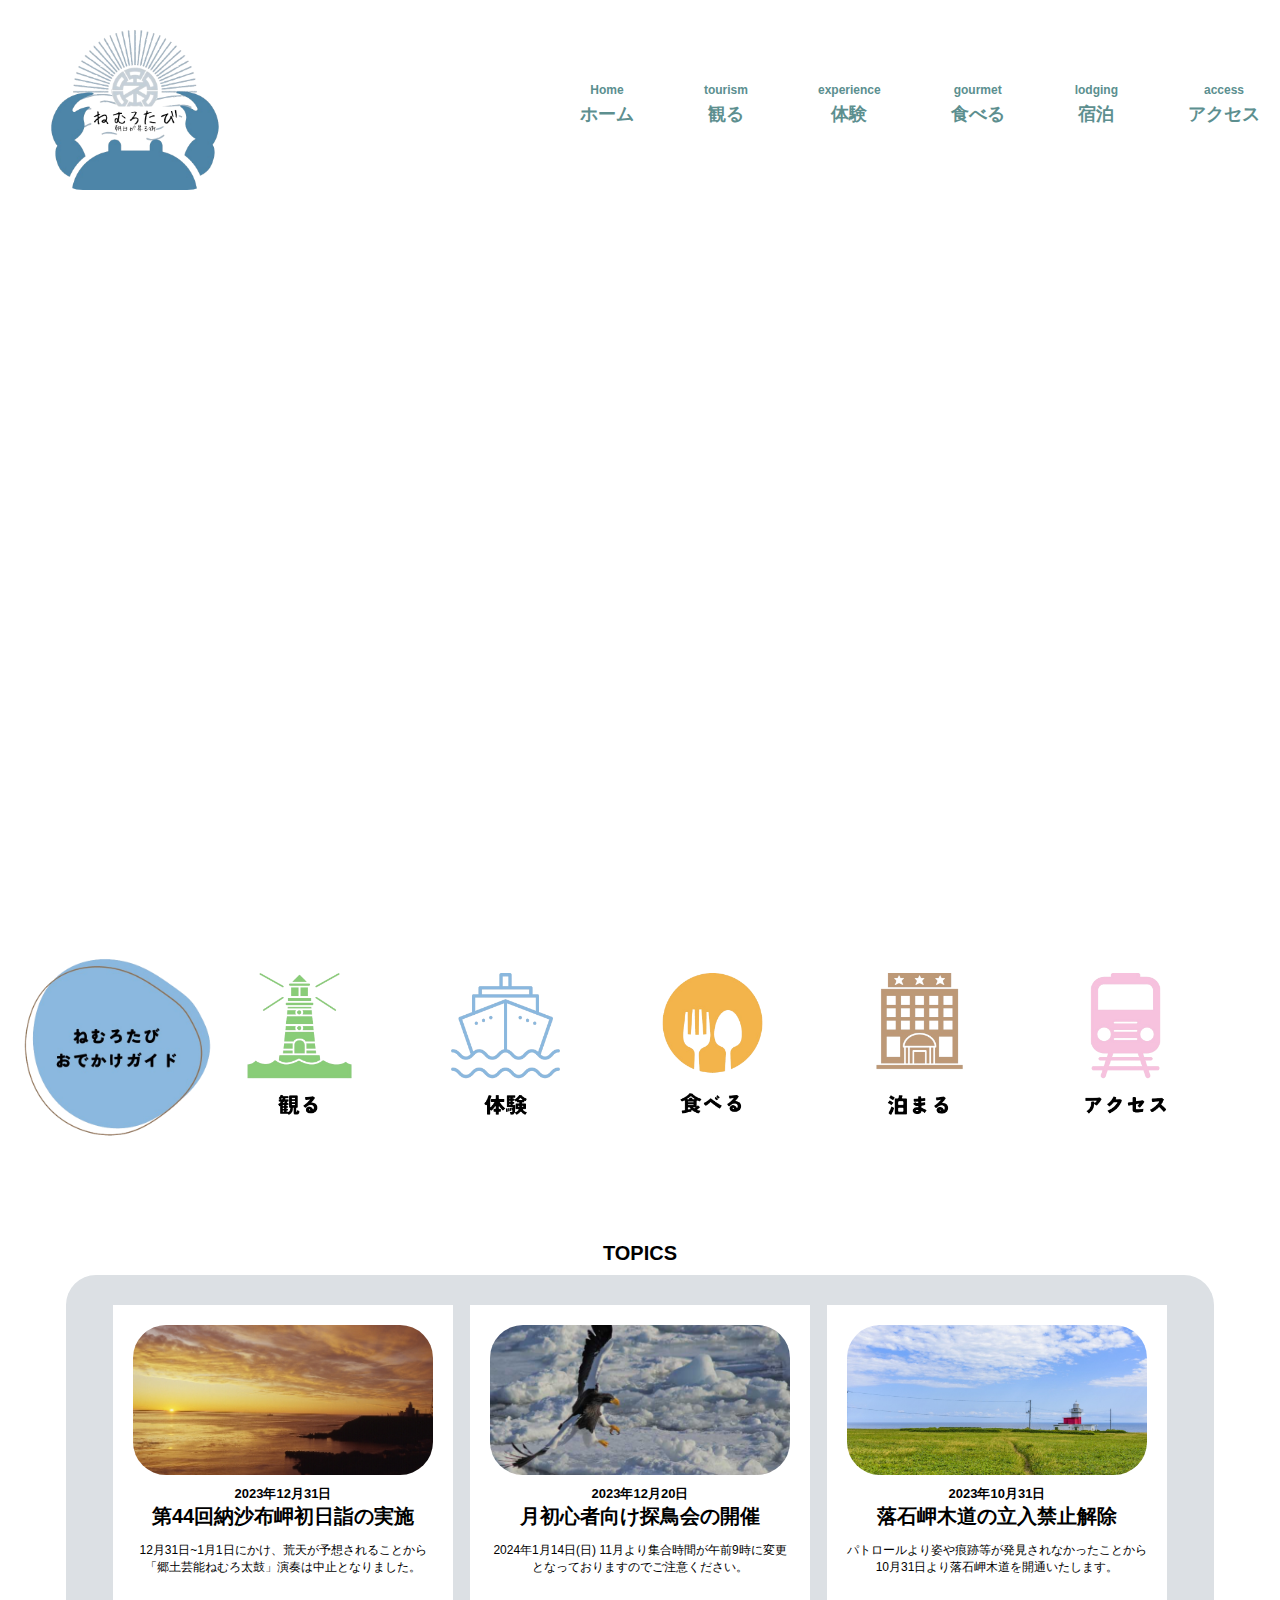
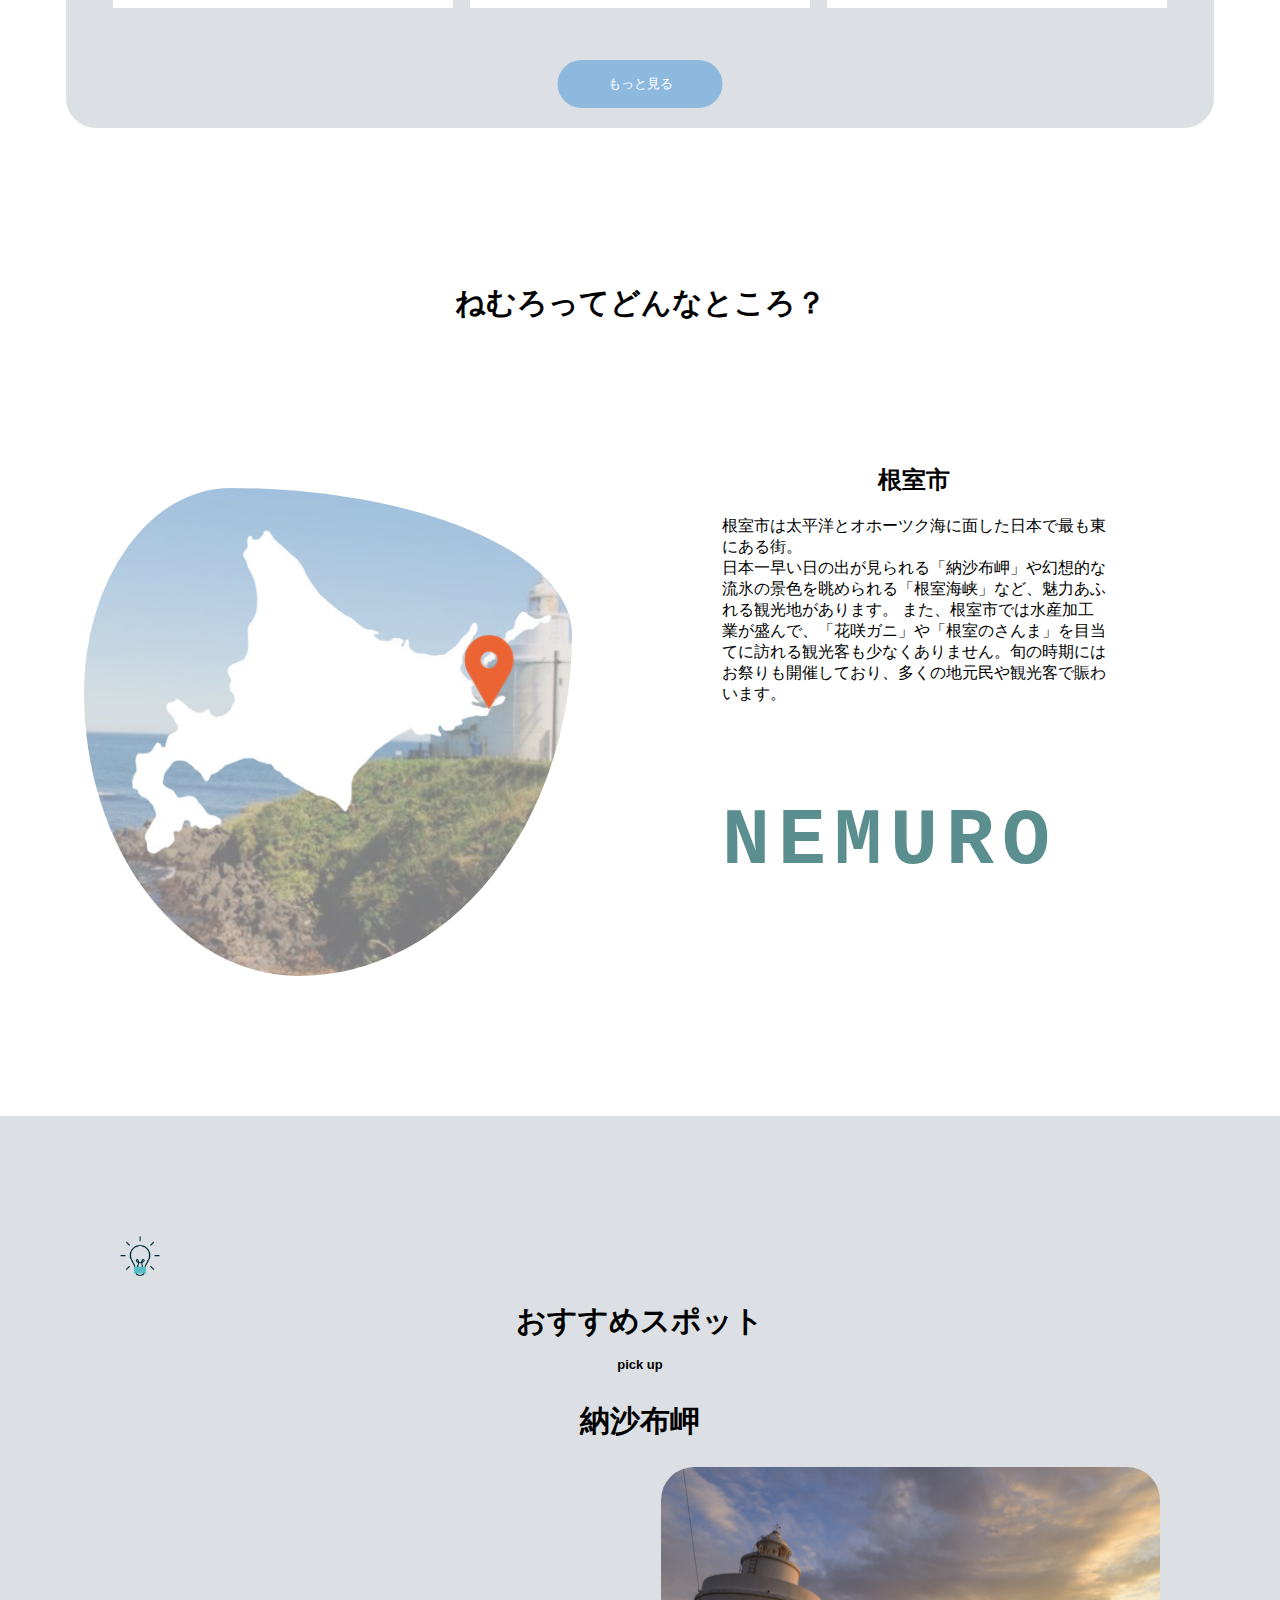
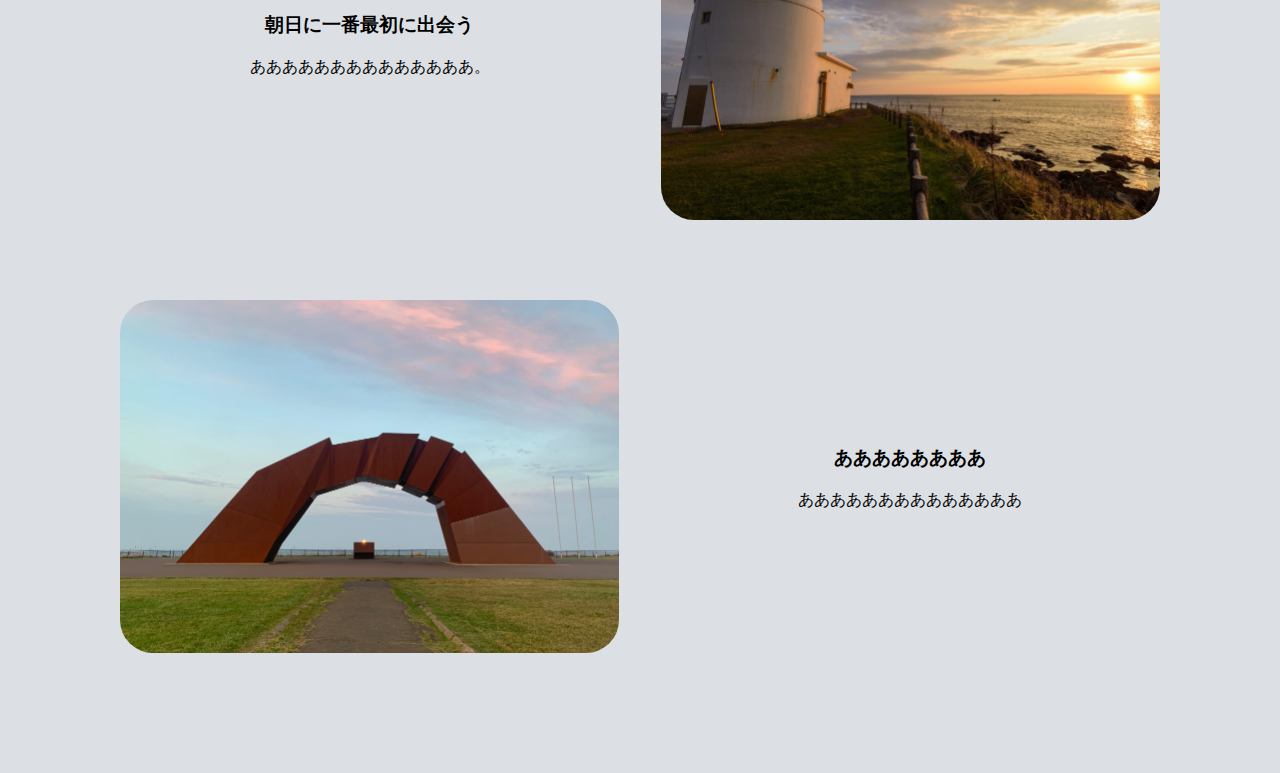
==== index.html @ e0087575 "Update index.html" ====
<!DOCTYPE html>
<html lang="ja">
<head>
  <meta charset="UTF-8">
  <meta name="viewport" content="width=device-width, initial-scale=1.0">
  <link rel="stylesheet" href="https://akari-hashi84.github.io/nemuro-tabi/index.css"/>
  <script defer src="https://akari-hashi84.github.io/nemuro-tabi/index.js"/></script>

  <title>Your Website</title>
</head>

<header>
  <div class="navi">
    <a href="./index.html">
    <div class="logo"><img src="./images/index/logo-main.png"></div></a>
    <div class="Toggle" onclick="toggleMenu()">
        　　<span></span>
        　　<span></span>
        　　<span></span>
        </div>
        
      <ul class="menu">
        
          <li><a href="https://akari-hashi84.github.io/nemuro-tabi/index.html"/><span>Home</span>ホーム</a></li>
          <li><a href="#"><span>tourism</span>観る</a></li>
          <li><a href="#"><span>experience</span>体験</a></li>
          <li><a href="https://akari-hashi84.github.io/nemuro-tabi/gourmet.html"/><span>gourmet</span>食べる</a></li>
          <li><a href="#"><span>lodging</span>宿泊</a></li>
          <li><a href="#"><span>access</span>アクセス </a></li>
      </ul>
  </div>
  </div>

</header>
<body>

  <!-- メインビジュアルと動画 -->
  <div class="main-visual">
    <!-- 動画の埋め込み -->
    <iframe src="https://www.youtube.com/embed/g1PAM11sjP4?si=uD7vCt7kZNsphB1H&amp;start=7&autoplay=1&mute=1"?controls="0" title="YouTube video player" frameborder="0" allow="accelerometer; autoplay; clipboard-write; encrypted-media; gyroscope; picture-in-picture; web-share" allowfullscreen></iframe>
  </div>

  <!-- 画像コンテナ -->
  <div class="image-container">
    <!-- 画像1 -->
    <a href="your_page_url_1.html">
      <img src="./images/index/おでかけガイド.png" alt="Image 1" class="gallery-image-1">
    </a>
    <!-- 画像2 -->
    <a href="your_page_url_2.html">
      <img src="./images/index/観る.png" alt="Image 2" class="gallery-image" onmouseover="zoomIn(this)" onmouseout="zoomOut(this)">
    </a>
    <!-- 画像3 -->
    <a href="your_page_url_3.html">
      <img src="./images/index/体験.png" alt="Image 3" class="gallery-image" onmouseover="zoomIn(this)" onmouseout="zoomOut(this)">
    </a>
    <!-- 画像4 -->
    <a href="your_page_url_4.html">
      <img src="./images/index/食べる.png" alt="Image 4" class="gallery-image" onmouseover="zoomIn(this)" onmouseout="zoomOut(this)">
    </a>
    <!-- 画像5 -->
    <a href="your_page_url_5.html">
      <img src="./images/index/泊まる.png" alt="Image 5" class="gallery-image" onmouseover="zoomIn(this)" onmouseout="zoomOut(this)">
    </a>
    <!-- 画像6 -->
    <a href="your_page_url_6.html">
      <img src="./images/index/アクセス.png" alt="Image 6" class="gallery-image" onmouseover="zoomIn(this)" onmouseout="zoomOut(this)">
    </a>
  </div>

  <!-- TOPICの要素 -->
<div class="topic-container">
    <div class="topic-text">TOPICS</div>
 <!-- トピックのスタイル -->
 <div class="topic-frame" id="topicFrame">
  <!-- 1つ目のトピック -->
  <div class="topic-slide">
    <img src="./images/index/朝日.jpg" alt="Topic 1" class="topic-image">
    <div class="topic-text">
      <font size="2">2023年12月31日</font><br>第44回納沙布岬初日詣の実施
      <p>12月31日~1月1日にかけ、荒天が予想されることから「郷土芸能ねむろ太鼓」演奏は中止となりました。</p>
    </div>
  </div>
  <!-- 2つ目のトピック -->
  <div class="topic-slide">
    <img src="./images/index/探鳥.jpg" alt="Topic 2" class="topic-image">
    <div class="topic-text">
      <font size="2">2023年12月20日</font><br>月初心者向け探鳥会の開催
      <p>2024年1月14日(日) 11月より集合時間が午前9時に変更となっておりますのでご注意ください。</p>
    </div>
  </div>
  <!-- 3つ目のトピック -->
  <div class="topic-slide">
    <img src="./images/index/otiishi1.png" alt="Topic 3" class="topic-image">
    <div class="topic-text">
      <font size="2">2023年10月31日</font><br>落石岬木道の立入禁止解除
      <p>パトロールより姿や痕跡等が発見されなかったことから10月31日より落石岬木道を開通いたします。</p>
    </div>
  </div>
  <button class="topic-more-button" onclick="showMore('Topic 3')">もっと見る</button>
 </div>
</div>

  <!-- 追加：ねむろってどんなとこ？のテキスト -->
<div class="nemurotoha">
  <div class="nemuro"><h2>ねむろってどんなところ？</h2></div>
<div class="nemuro-about">
  <div class="nemuro-about-image">
    <img src="./images/index/nemuro.png" alt="Additional Image" >
  </div>
  <div class="nemuro-about-text">
    <h2>根室市</h2>
    <p>根室市は太平洋とオホーツク海に面した日本で最も東にある街。<br>日本一早い日の出が見られる「納沙布岬」や幻想的な流氷の景色を眺められる「根室海峡」など、魅力あふれる観光地があります。
    また、根室市では水産加工業が盛んで、「花咲ガニ」や「根室のさんま」を目当てに訪れる観光客も少なくありません。旬の時期にはお祭りも開催しており、多くの地元民や観光客で賑わいます。</p>
    <div class="nem">
      <p class="bound">
        <span>N</span>
        <span>E</span>
        <span>M</span>
        <span>U</span>
        <span>R</span>
        <span>O</span>
        
      </p>
    </div>
  </div>
</div>
</div>

<!-- おすすめスポット -->
<div class="recommendation-container">
  <img src="./images/index/ひらめく.png" alt="Small Image" class="hirameki">
  <h2>おすすめスポット<br><font size="2">pick up</font></h2>

  <div class="nossapu">
    <h2>納沙布岬</h2>
    <div class="wrap">
      <img src="./images/index/nossapu1.png">
      <div class="box">
        <h3>朝日に一番最初に出会う</h3>
        <p>
          ああああああああああああああ。</p>
      </div>
    </div>
    
    <div class="wrap">
      <img src="./images/index/nossapu2.png">
    
      <div class="box">
        <h3>ああああああああ</h3>
        <p>ああああああああああああああ</p>
      </div>
    </div>
</div>
</div>


<script src="https://code.jquery.com/jquery-3.4.1.min.js" integrity="sha256-CSXorXvZcTkaix6Yvo6HppcZGetbYMGWSFlBw8HfCJo=" crossorigin="anonymous"></script>


</body>
</html>
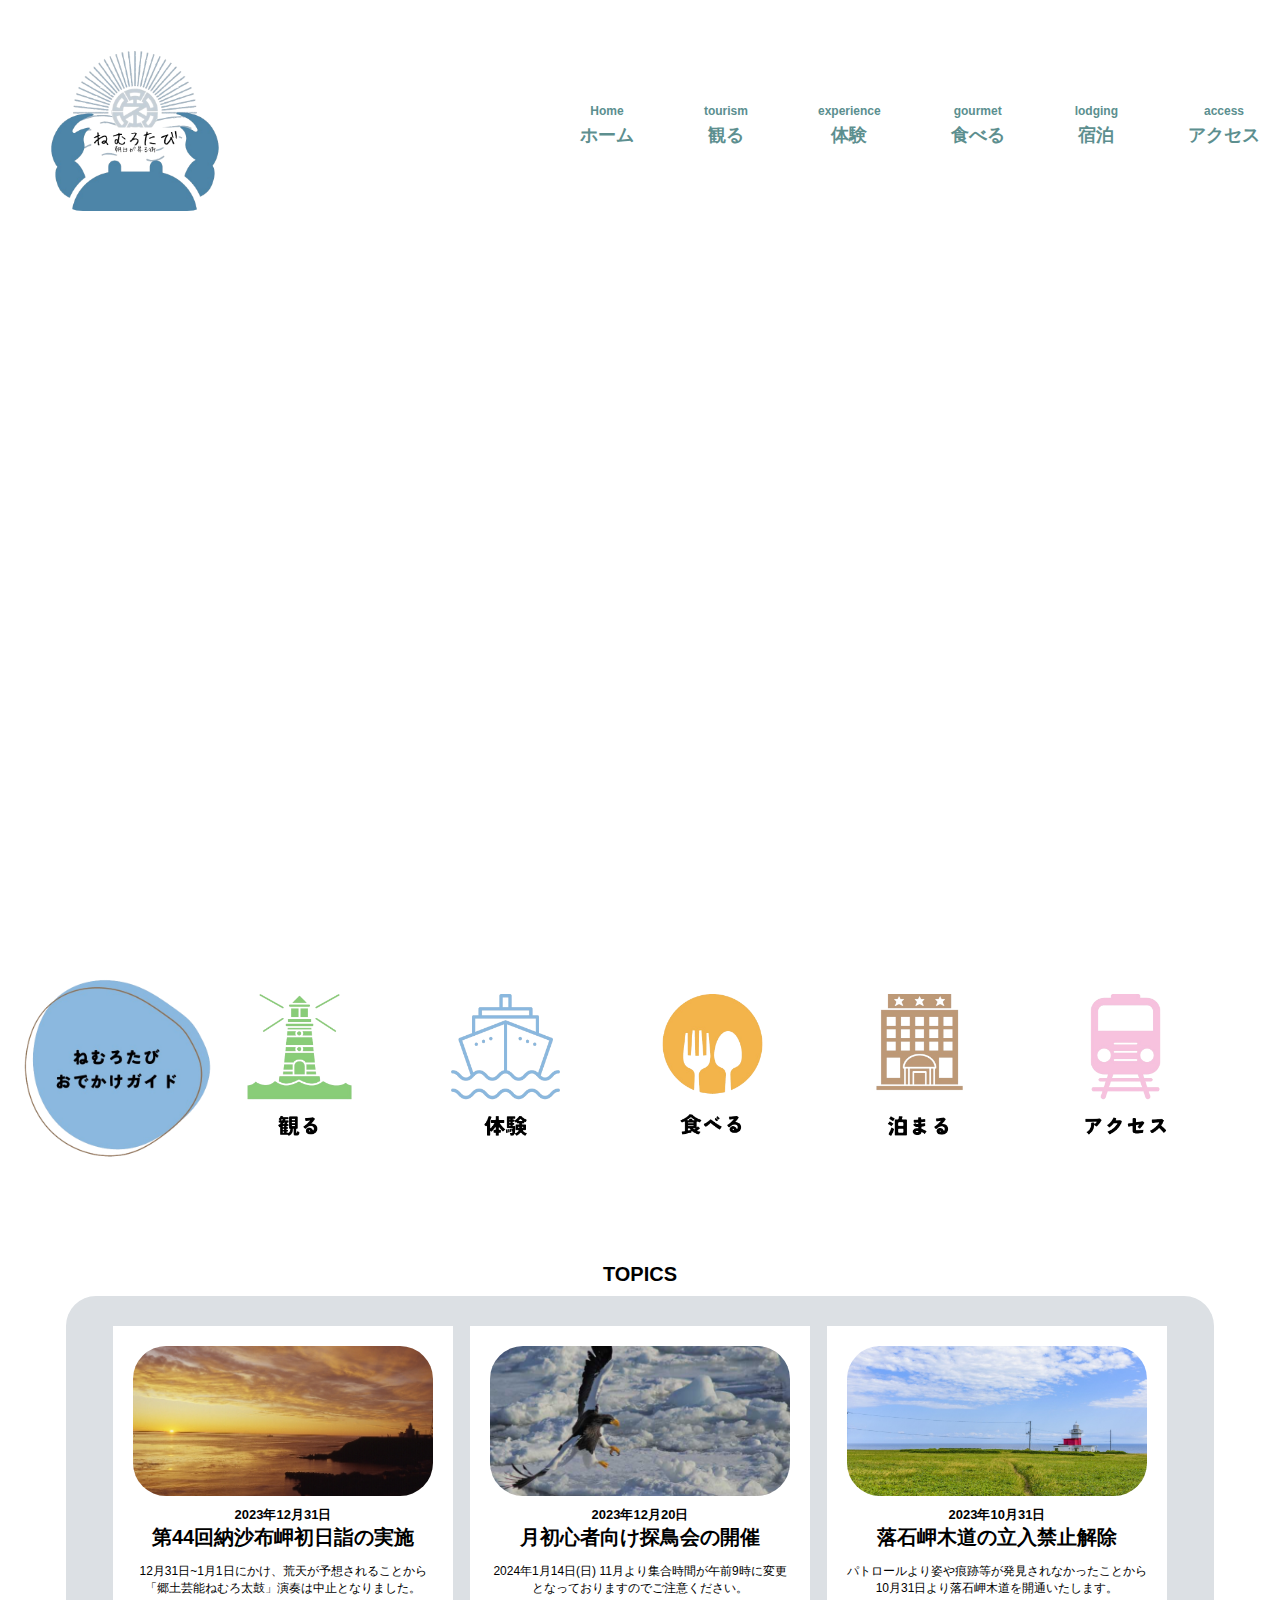
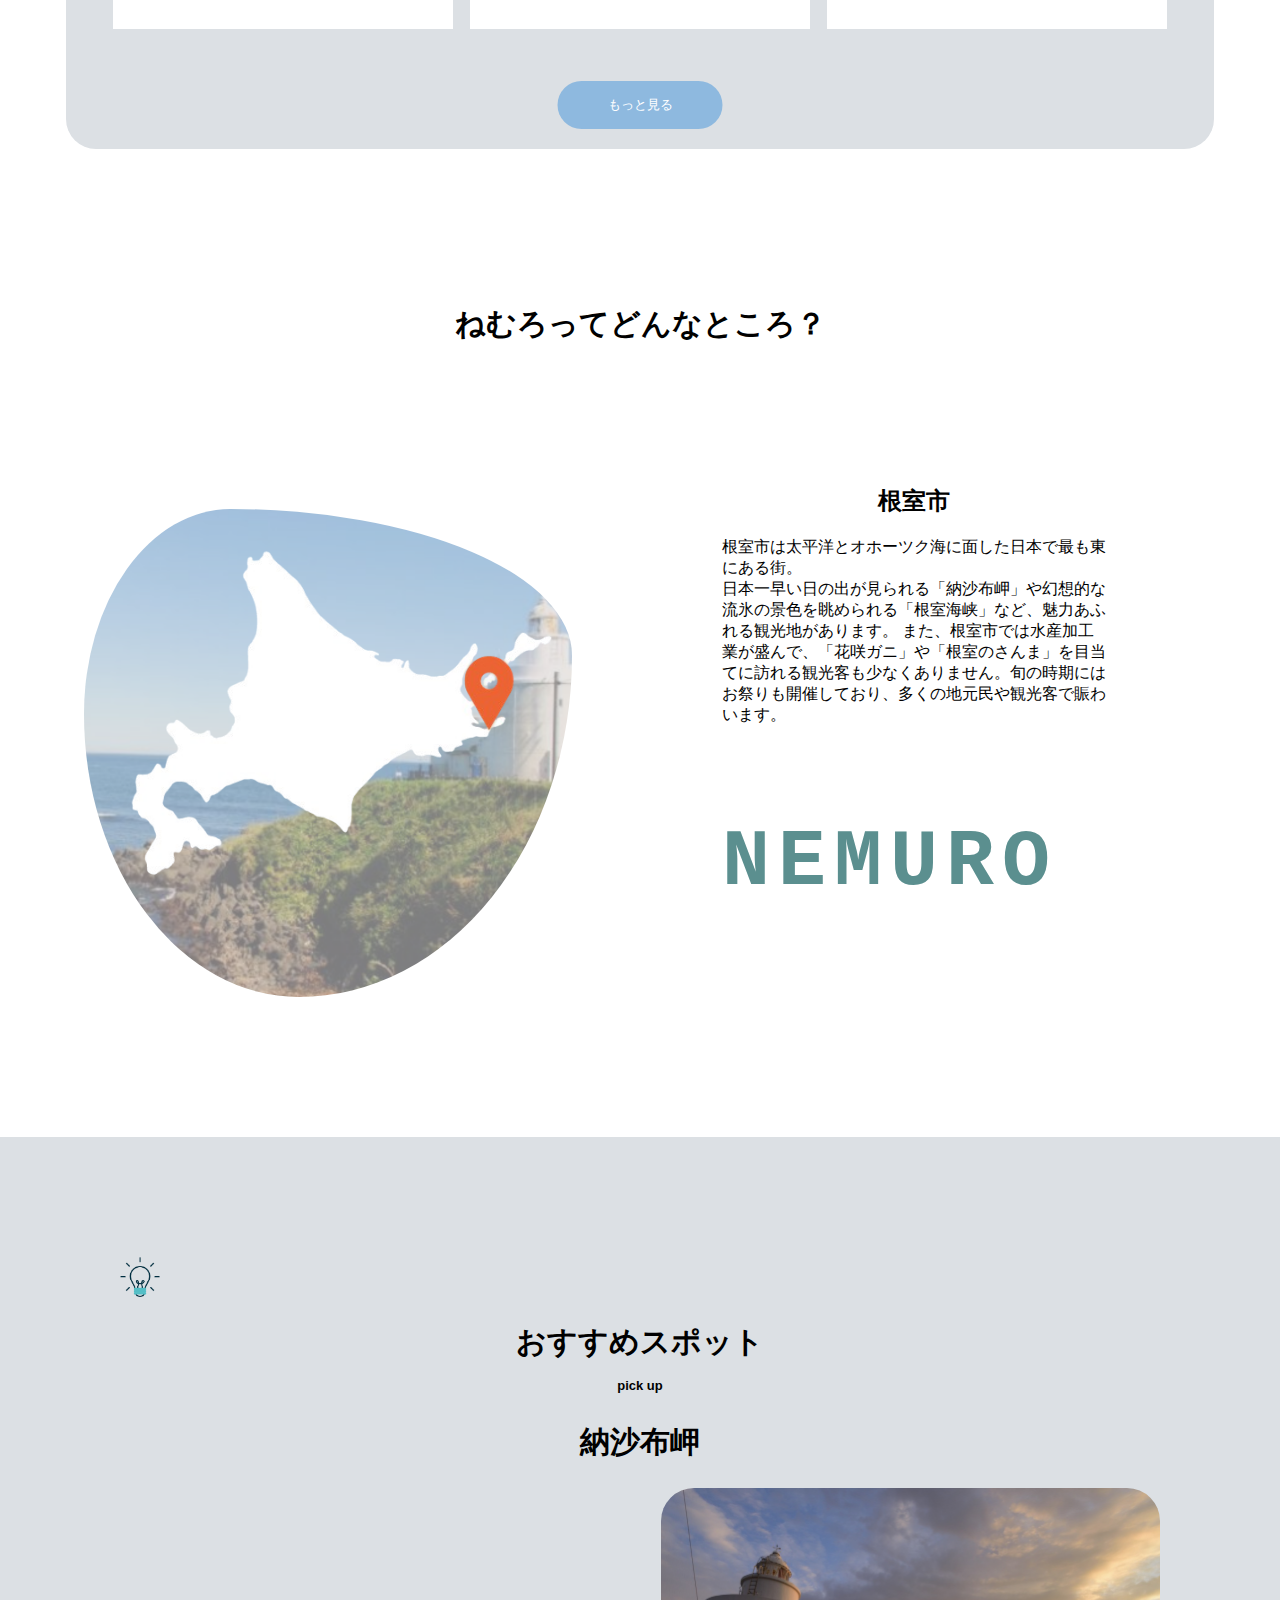
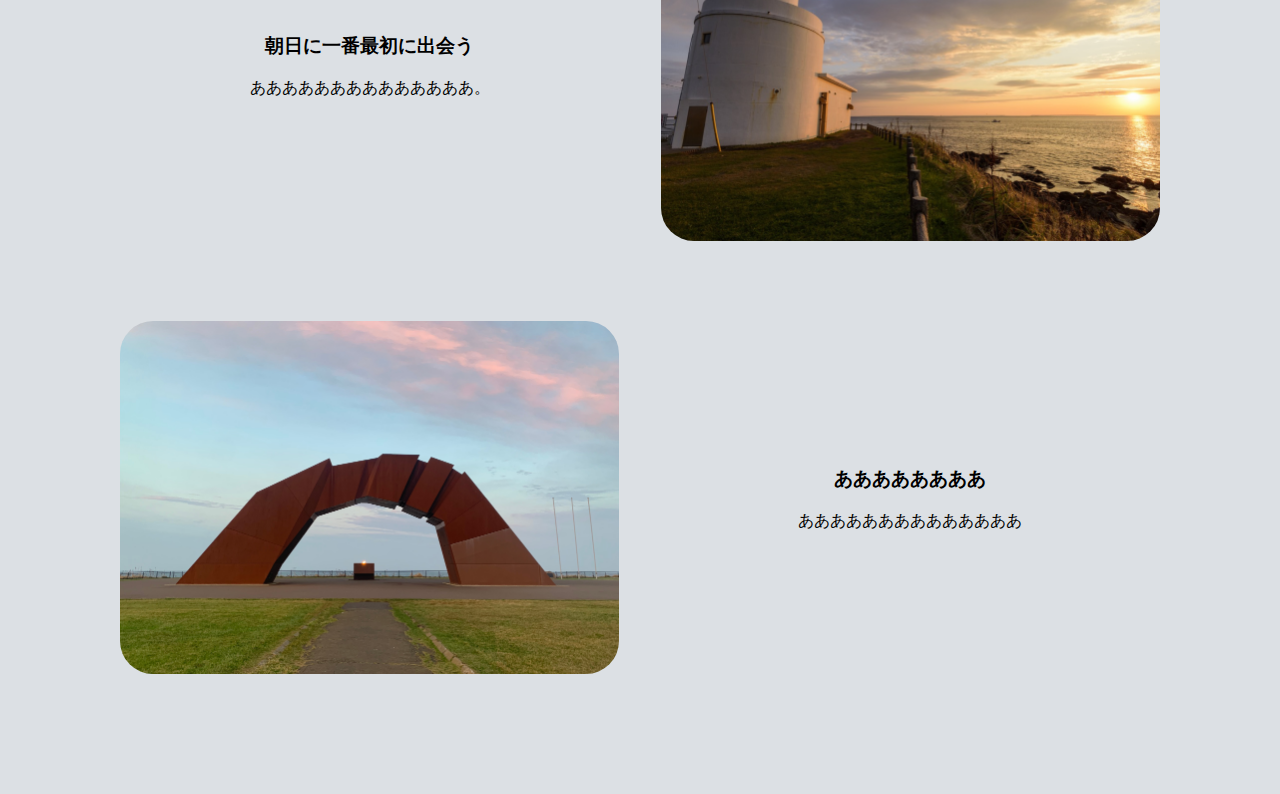
==== commit 36d234b5: "Update index.html" ====
--- a/index.html
+++ b/index.html
@@ -5,7 +5,7 @@
   <meta name="viewport" content="width=device-width, initial-scale=1.0">
   <link rel="stylesheet" href="https://akari-hashi84.github.io/nemuro-tabi/index.css"/>
   <script defer src="https://akari-hashi84.github.io/nemuro-tabi/index.js"/></script>
-
+　<link href="https://fonts.googleapis.com/css2?family=Sawarabi+Gothic&display=swap" rel="stylesheet">
   <title>Your Website</title>
 </head>
 
@@ -21,10 +21,10 @@
         
       <ul class="menu">
         
-          <li><a href="https://akari-hashi84.github.io/nemuro-tabi/index.html"/><span>Home</span>ホーム</a></li>
+          <li><a href="./index.html"/><span>Home</span>ホーム</a></li>
           <li><a href="#"><span>tourism</span>観る</a></li>
           <li><a href="#"><span>experience</span>体験</a></li>
-          <li><a href="https://akari-hashi84.github.io/nemuro-tabi/gourmet.html"/><span>gourmet</span>食べる</a></li>
+          <li><a href="./gourmet.html"/><span>gourmet</span>食べる</a></li>
           <li><a href="#"><span>lodging</span>宿泊</a></li>
           <li><a href="#"><span>access</span>アクセス </a></li>
       </ul>
@@ -47,23 +47,23 @@
       <img src="./images/index/おでかけガイド.png" alt="Image 1" class="gallery-image-1">
     </a>
     <!-- 画像2 -->
-    <a href="your_page_url_2.html">
+    <a href="#">
       <img src="./images/index/観る.png" alt="Image 2" class="gallery-image" onmouseover="zoomIn(this)" onmouseout="zoomOut(this)">
     </a>
     <!-- 画像3 -->
-    <a href="your_page_url_3.html">
+    <a href="#">
       <img src="./images/index/体験.png" alt="Image 3" class="gallery-image" onmouseover="zoomIn(this)" onmouseout="zoomOut(this)">
     </a>
     <!-- 画像4 -->
-    <a href="your_page_url_4.html">
+    <a href="/gourmet.html">
       <img src="./images/index/食べる.png" alt="Image 4" class="gallery-image" onmouseover="zoomIn(this)" onmouseout="zoomOut(this)">
     </a>
     <!-- 画像5 -->
-    <a href="your_page_url_5.html">
+    <a href="#">
       <img src="./images/index/泊まる.png" alt="Image 5" class="gallery-image" onmouseover="zoomIn(this)" onmouseout="zoomOut(this)">
     </a>
     <!-- 画像6 -->
-    <a href="your_page_url_6.html">
+    <a href="#">
       <img src="./images/index/アクセス.png" alt="Image 6" class="gallery-image" onmouseover="zoomIn(this)" onmouseout="zoomOut(this)">
     </a>
   </div>
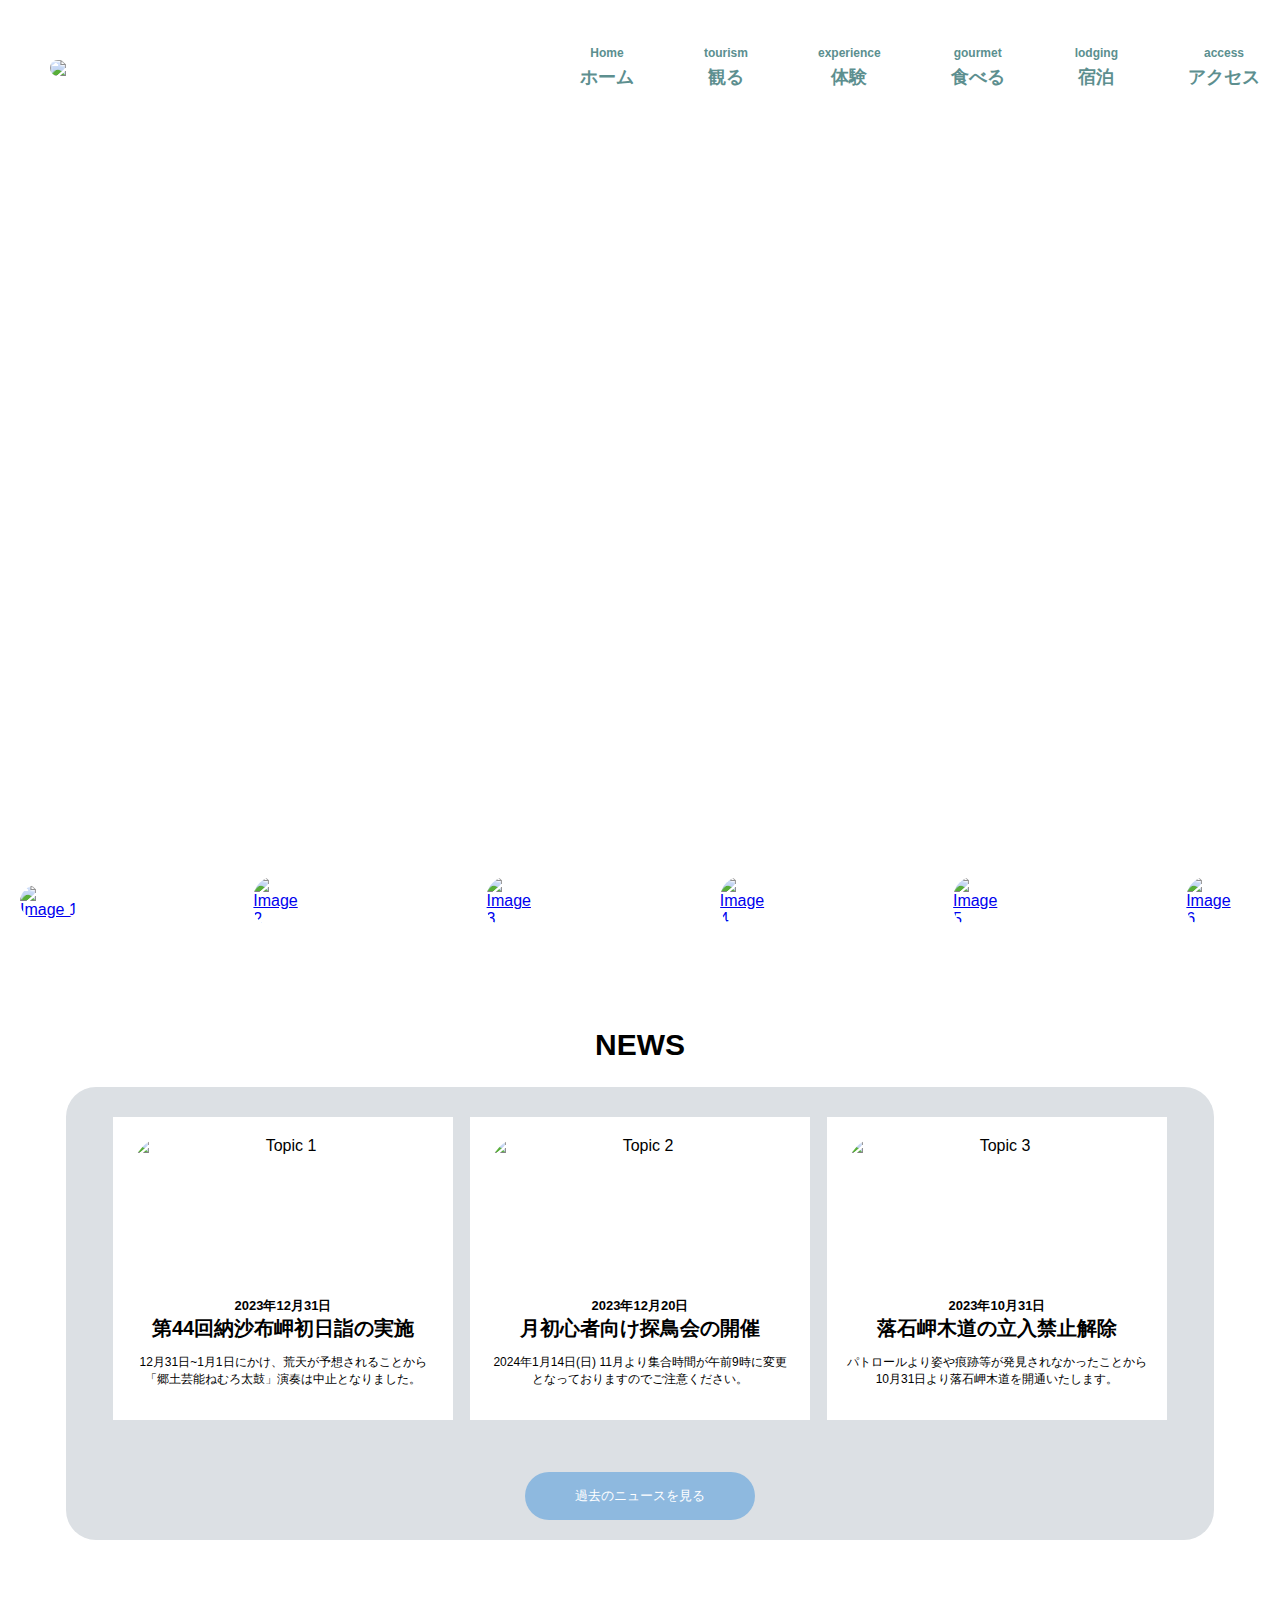
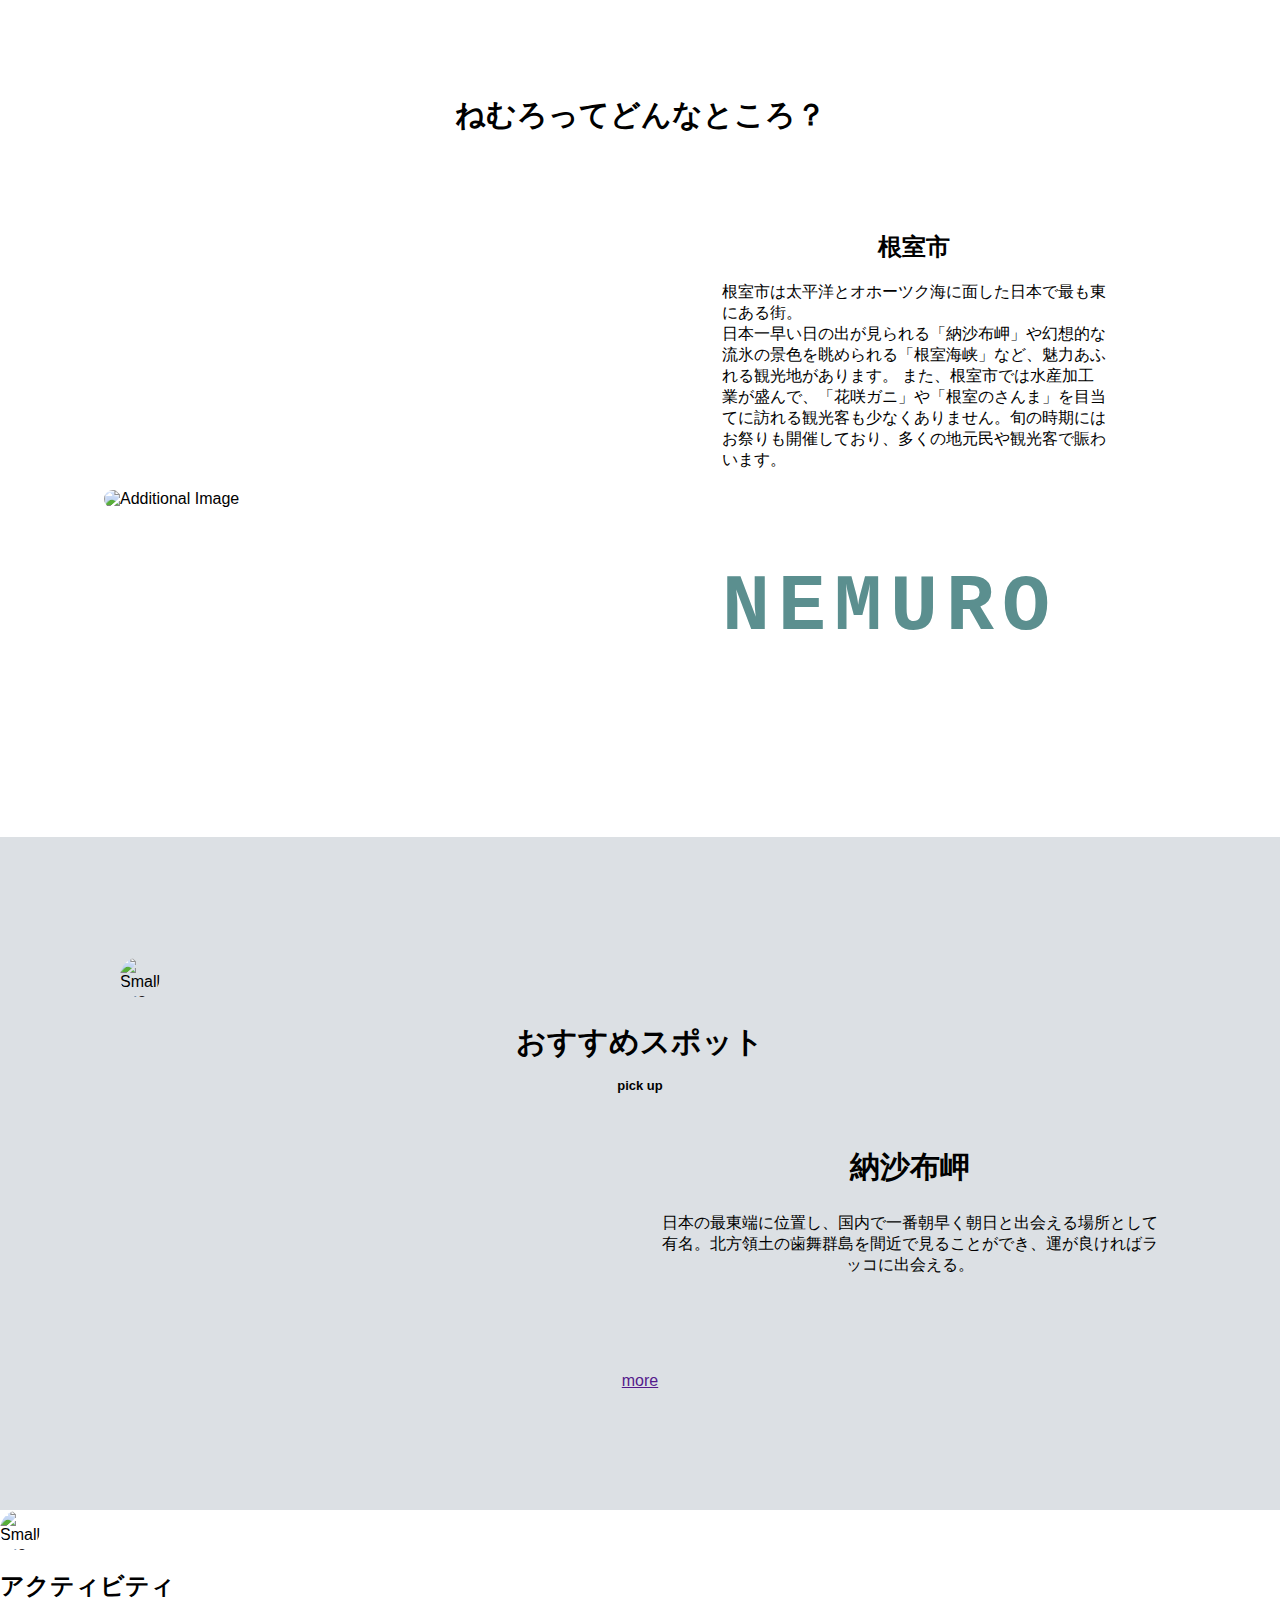
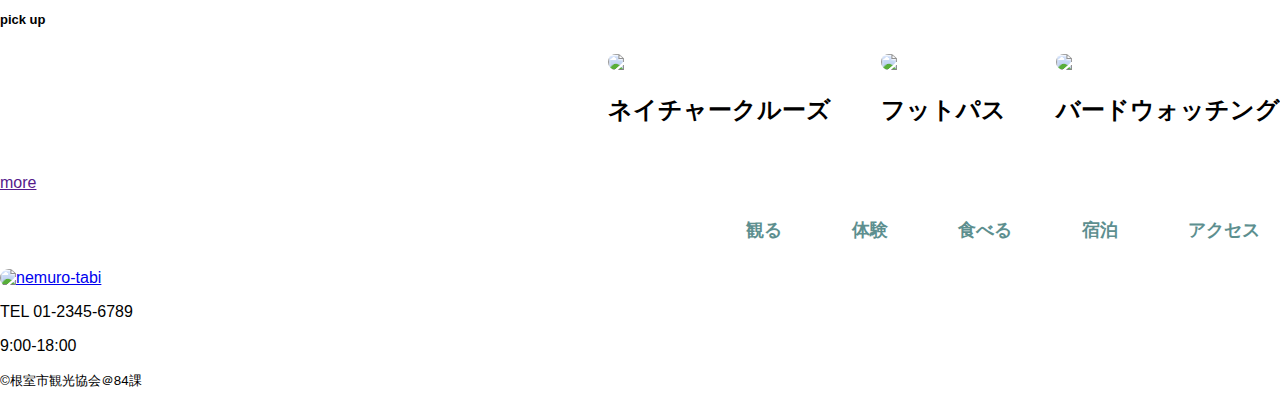
==== commit 06abbc3d: "Update index.html" ====
--- a/index.html
+++ b/index.html
@@ -5,14 +5,20 @@
   <meta name="viewport" content="width=device-width, initial-scale=1.0">
   <link rel="stylesheet" href="https://akari-hashi84.github.io/nemuro-tabi/index.css"/>
   <script defer src="https://akari-hashi84.github.io/nemuro-tabi/index.js"/></script>
-　<link href="https://fonts.googleapis.com/css2?family=Sawarabi+Gothic&display=swap" rel="stylesheet">
+
   <title>Your Website</title>
+
+  <link rel="preconnect" href="https://fonts.googleapis.com">
+<link rel="preconnect" href="https://fonts.gstatic.com" crossorigin>
+<link href="https://fonts.googleapis.com/css2?family=Sawarabi+Gothic&display=swap" rel="stylesheet">
+
+
 </head>
 
 <header>
   <div class="navi">
     <a href="./index.html">
-    <div class="logo"><img src="./images/index/logo-main.png"></div></a>
+    <div class="logo"><img src="images/index/logo-main.png"></div></a>
     <div class="Toggle" onclick="toggleMenu()">
         　　<span></span>
         　　<span></span>
@@ -21,10 +27,10 @@
         
       <ul class="menu">
         
-          <li><a href="./index.html"/><span>Home</span>ホーム</a></li>
+          <li><a href="./index.html"><span>Home</span>ホーム</a></li>
           <li><a href="#"><span>tourism</span>観る</a></li>
           <li><a href="#"><span>experience</span>体験</a></li>
-          <li><a href="./gourmet.html"/><span>gourmet</span>食べる</a></li>
+          <li><a href="./gourmet.html"><span>gourmet</span>食べる</a></li>
           <li><a href="#"><span>lodging</span>宿泊</a></li>
           <li><a href="#"><span>access</span>アクセス </a></li>
       </ul>
@@ -47,30 +53,30 @@
       <img src="./images/index/おでかけガイド.png" alt="Image 1" class="gallery-image-1">
     </a>
     <!-- 画像2 -->
-    <a href="#">
+    <a href="your_page_url_2.html">
       <img src="./images/index/観る.png" alt="Image 2" class="gallery-image" onmouseover="zoomIn(this)" onmouseout="zoomOut(this)">
     </a>
     <!-- 画像3 -->
-    <a href="#">
+    <a href="your_page_url_3.html">
       <img src="./images/index/体験.png" alt="Image 3" class="gallery-image" onmouseover="zoomIn(this)" onmouseout="zoomOut(this)">
     </a>
     <!-- 画像4 -->
-    <a href="/gourmet.html">
+    <a href="your_page_url_4.html">
       <img src="./images/index/食べる.png" alt="Image 4" class="gallery-image" onmouseover="zoomIn(this)" onmouseout="zoomOut(this)">
     </a>
     <!-- 画像5 -->
-    <a href="#">
+    <a href="your_page_url_5.html">
       <img src="./images/index/泊まる.png" alt="Image 5" class="gallery-image" onmouseover="zoomIn(this)" onmouseout="zoomOut(this)">
     </a>
     <!-- 画像6 -->
-    <a href="#">
+    <a href="your_page_url_6.html">
       <img src="./images/index/アクセス.png" alt="Image 6" class="gallery-image" onmouseover="zoomIn(this)" onmouseout="zoomOut(this)">
     </a>
   </div>
 
   <!-- TOPICの要素 -->
 <div class="topic-container">
-    <div class="topic-text">TOPICS</div>
+    <div class="topic-text"><h2>NEWS</h2></div>
  <!-- トピックのスタイル -->
  <div class="topic-frame" id="topicFrame">
   <!-- 1つ目のトピック -->
@@ -97,7 +103,7 @@
       <p>パトロールより姿や痕跡等が発見されなかったことから10月31日より落石岬木道を開通いたします。</p>
     </div>
   </div>
-  <button class="topic-more-button" onclick="showMore('Topic 3')">もっと見る</button>
+  <button class="topic-more-button" onclick="showMore('Topic 3')">過去のニュースを見る</button>
  </div>
 </div>
 
@@ -125,7 +131,7 @@
     </div>
   </div>
 </div>
-</div>
+
 
 <!-- おすすめスポット -->
 <div class="recommendation-container">
@@ -133,30 +139,86 @@
   <h2>おすすめスポット<br><font size="2">pick up</font></h2>
 
   <div class="nossapu">
-    <h2>納沙布岬</h2>
     <div class="wrap">
-      <img src="./images/index/nossapu1.png">
+      <div class="slide">
+        <div class="slide-image"></div>
+        <div class="slide-image"></div>
+        <div class="slide-image"></div>
+      </div>
       <div class="box">
-        <h3>朝日に一番最初に出会う</h3>
-        <p>
-          ああああああああああああああ。</p>
+        <h2>納沙布岬</h2>
+        <p>日本の最東端に位置し、国内で一番朝早く朝日と出会える場所として有名。北方領土の歯舞群島を間近で見ることができ、運が良ければラッコに出会える。</p>
+        
       </div>
-    </div>
-    
-    <div class="wrap">
-      <img src="./images/index/nossapu2.png">
-    
-      <div class="box">
-        <h3>ああああああああ</h3>
-        <p>ああああああああああああああ</p>
-      </div>
-    </div>
-</div>
-</div>
-
+      
+    </div>
+    <a href="" class="btn_23">more</a>
+  </div>
+  </div>
+
+
+<div class="activity">
+  <img src="./images/index/くつ.png" alt="Small Image" class="hirameki">
+  <h2>アクティビティ<br><font size="2">pick up</font></h2>
+<div class="gallery">
+  <ul>
+    <li>
+      <img src="./images/index/ネイチャークルーズ.png">
+      <p><b>ネイチャークルーズ</b></p>
+    </li>
+    <li>
+      <img src="./images/index/フットパス.png">
+      <p><b>フットパス</b></p>
+    </li>
+    <li>
+      <img src="./images/index/バードウォッチング.png">
+      <p><b>バードウォッチング</b></p>
+    </li>
+
+  </ul>
+</div>
+<a href="" class="btn_23">more</a>
+</div>
+
+
+<div class="top">
+  <img class="img" src="./images/index/meizi.jpeg" alt="" />
+  <img class="img" src="./images/index/nossapu1.png" alt="" />
+  <img class="img" src="./images/index/北方.jpg" alt="" />
+  <img class="img" src="./images/index/春国岱.jpeg" alt="" />
+  <img class="img" src="./images/index/nemuro1.jpg" alt="" />
+  <img class="img" src="./images/index/otiishi2.png" alt="" />
+  <img class="img" src="./images/index/浜.jpg" alt="" />
+  <img class="img" src="./images/index/車石.jpg" alt="" />
+  <img class="img" src="./images/index/長節湖.jpeg" alt="" />
+  <img class="img" src="./images/index/金毘羅.png" alt="" />
+  <img class="img" src="./images/index/風連湖.jpeg" alt="" />
+  <img class="img" src="./images/index/nemuro2.jpg" alt="" />
+
+</div>
+
+<!-- footerここから -->
+<footer class="footer">
+  <nav class="site-menu">
+    <ul>
+      <li><a href="">観る</a></li>
+      <li><a href="">体験</a></li>
+      <li><a href="./gourmet.html">食べる</a></li>
+      <li><a href="">宿泊</a></li>
+      <li><a href="">アクセス</a></li>
+    </ul>
+  </nav>
+  
+  <a class="footer-logo" href="./index.html">
+    <img src="./images/index/logo-main.png" alt="nemuro-tabi">
+  </a>
+  <p class="footer-tel">TEL 01-2345-6789</p>
+  <p class="footer-time">9:00-18:00</p>
+  <p class="copyright"><small>&copy;根室市観光協会＠84課</small></p>
+</footer>
+<!-- footerここまで -->
 
 <script src="https://code.jquery.com/jquery-3.4.1.min.js" integrity="sha256-CSXorXvZcTkaix6Yvo6HppcZGetbYMGWSFlBw8HfCJo=" crossorigin="anonymous"></script>
-
 
 </body>
 </html>
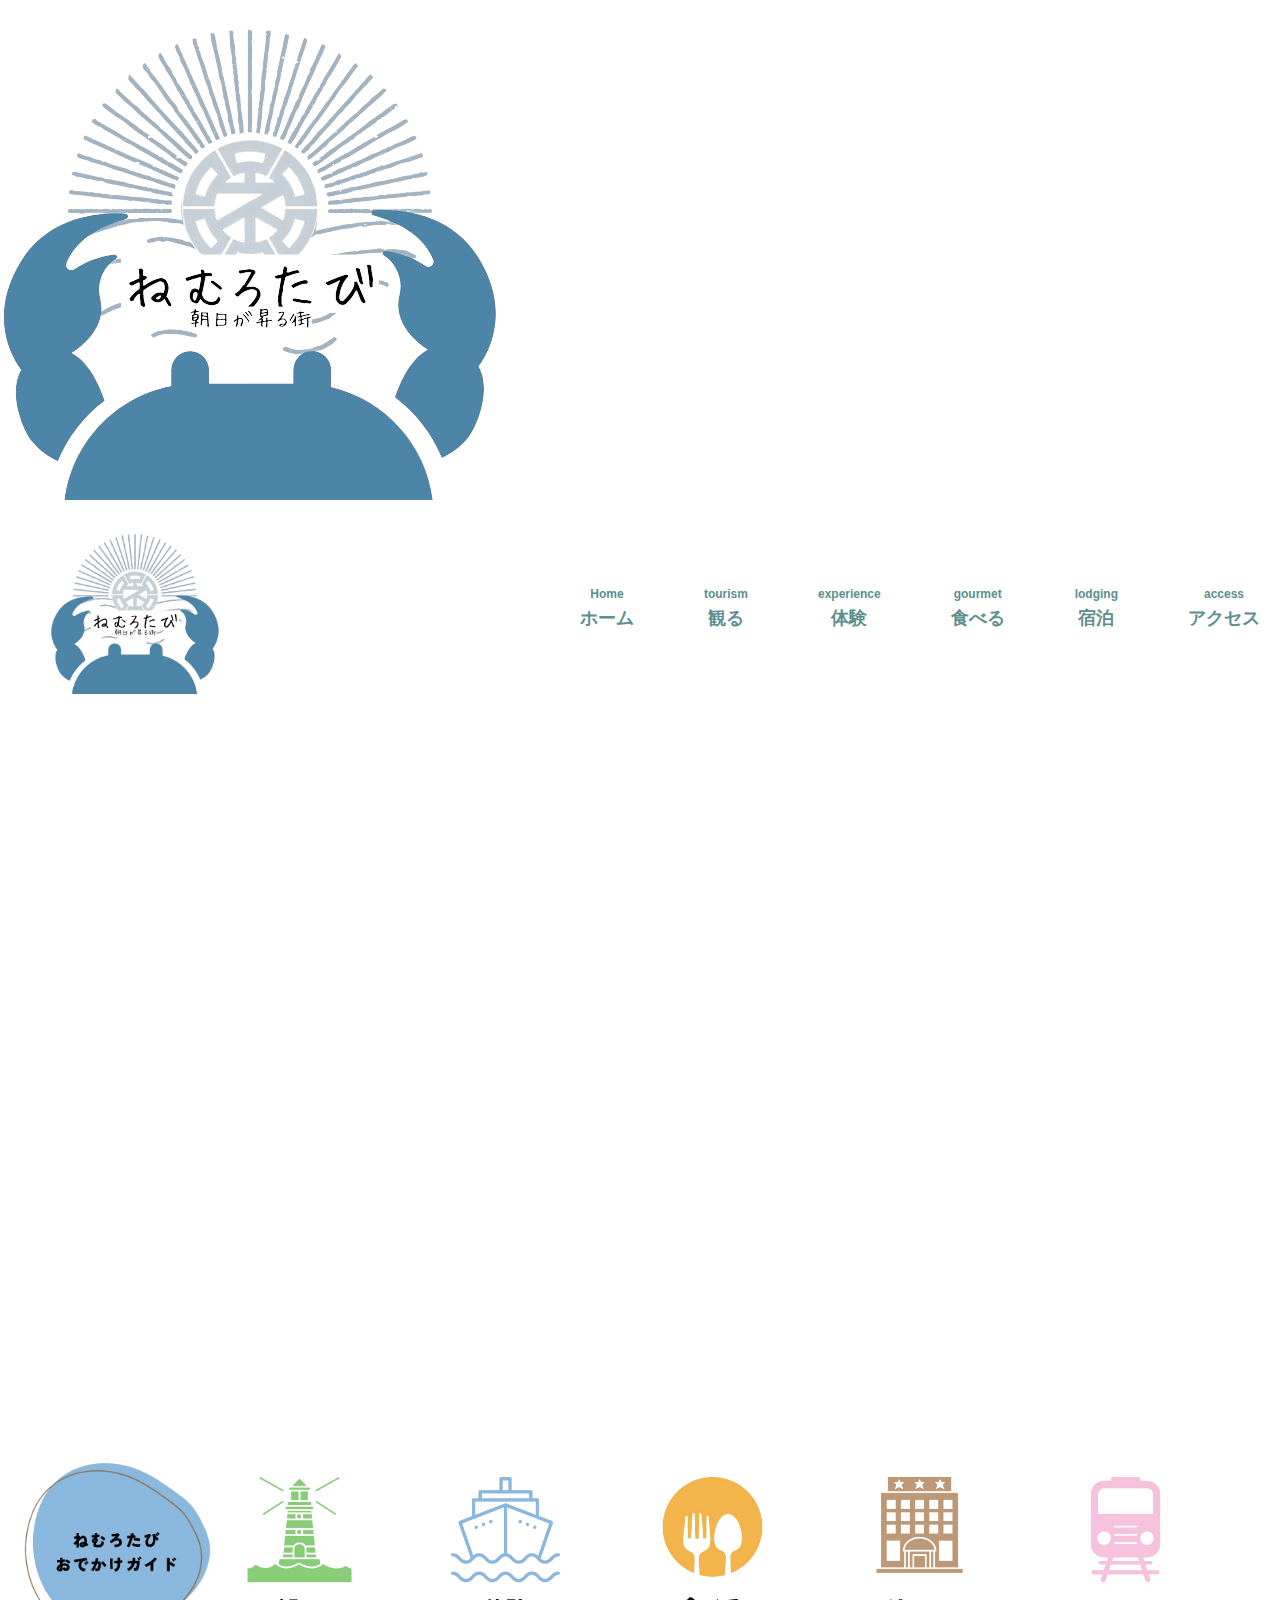
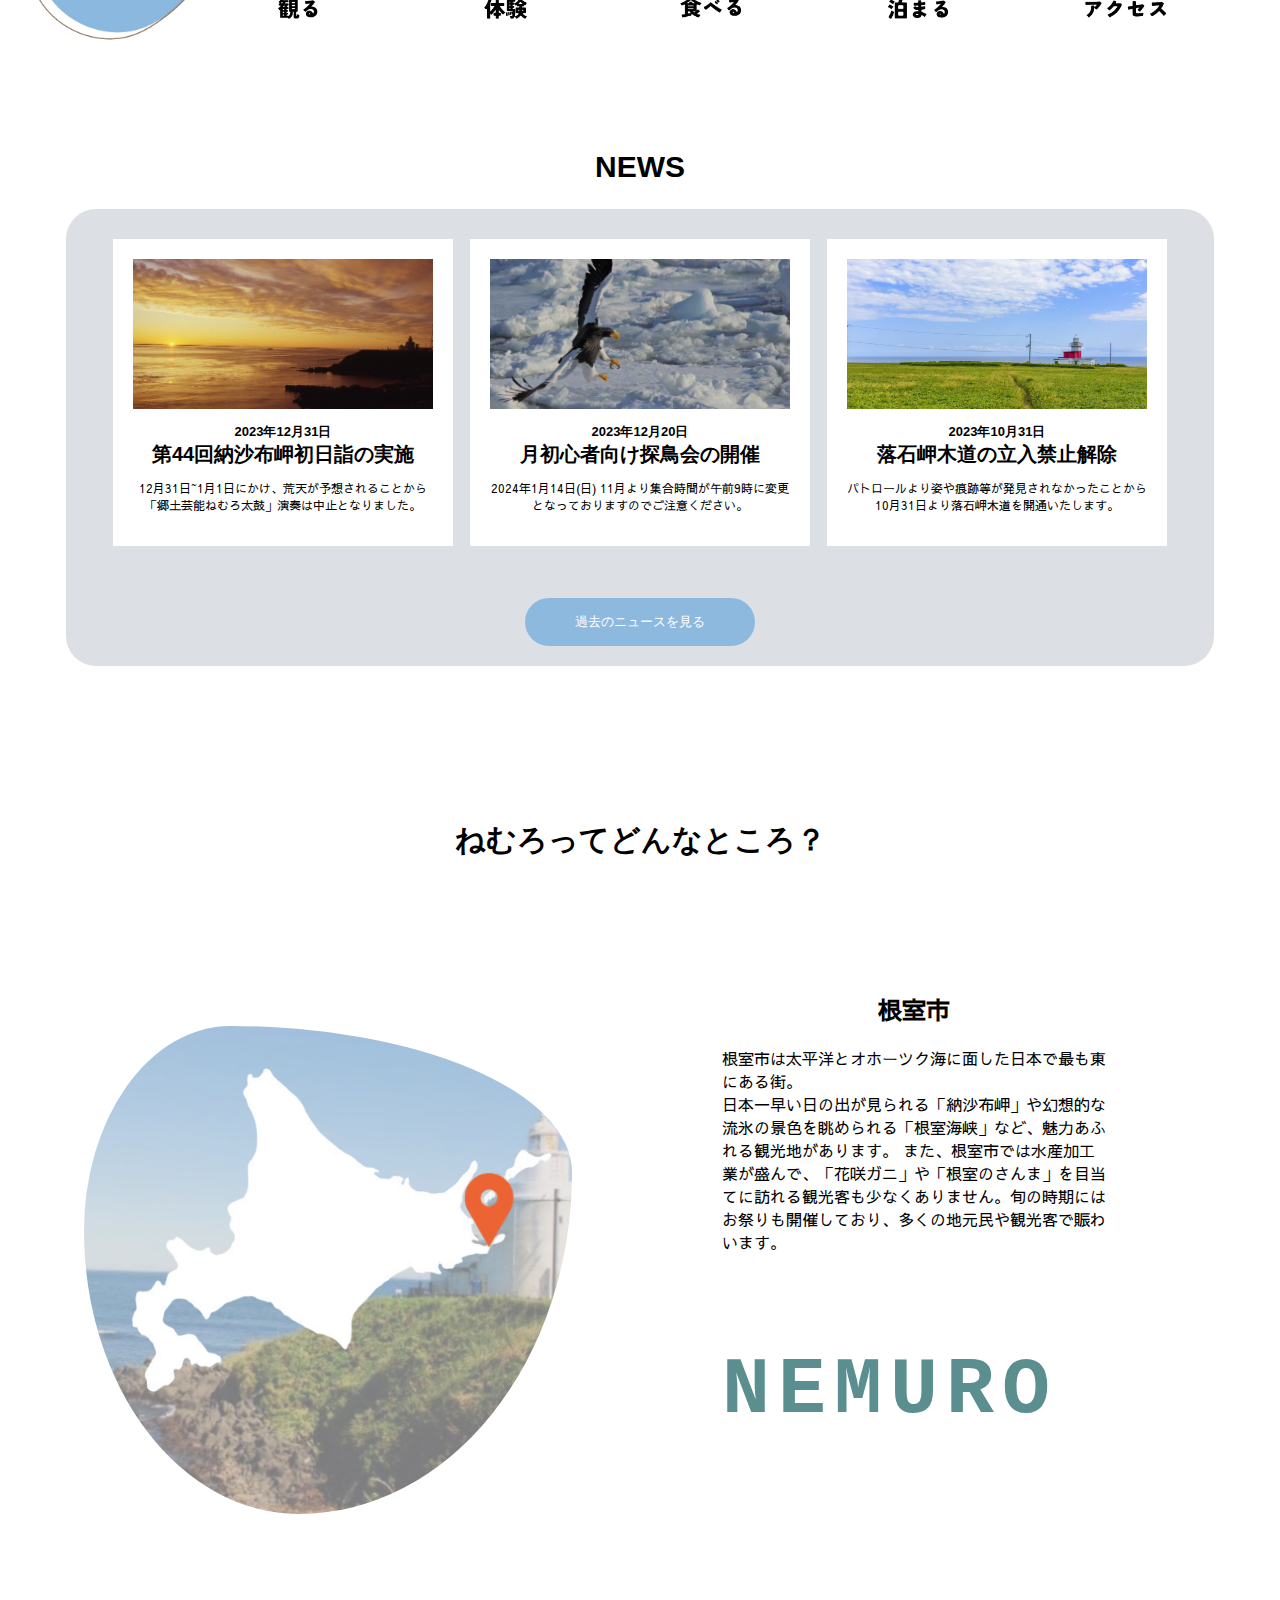
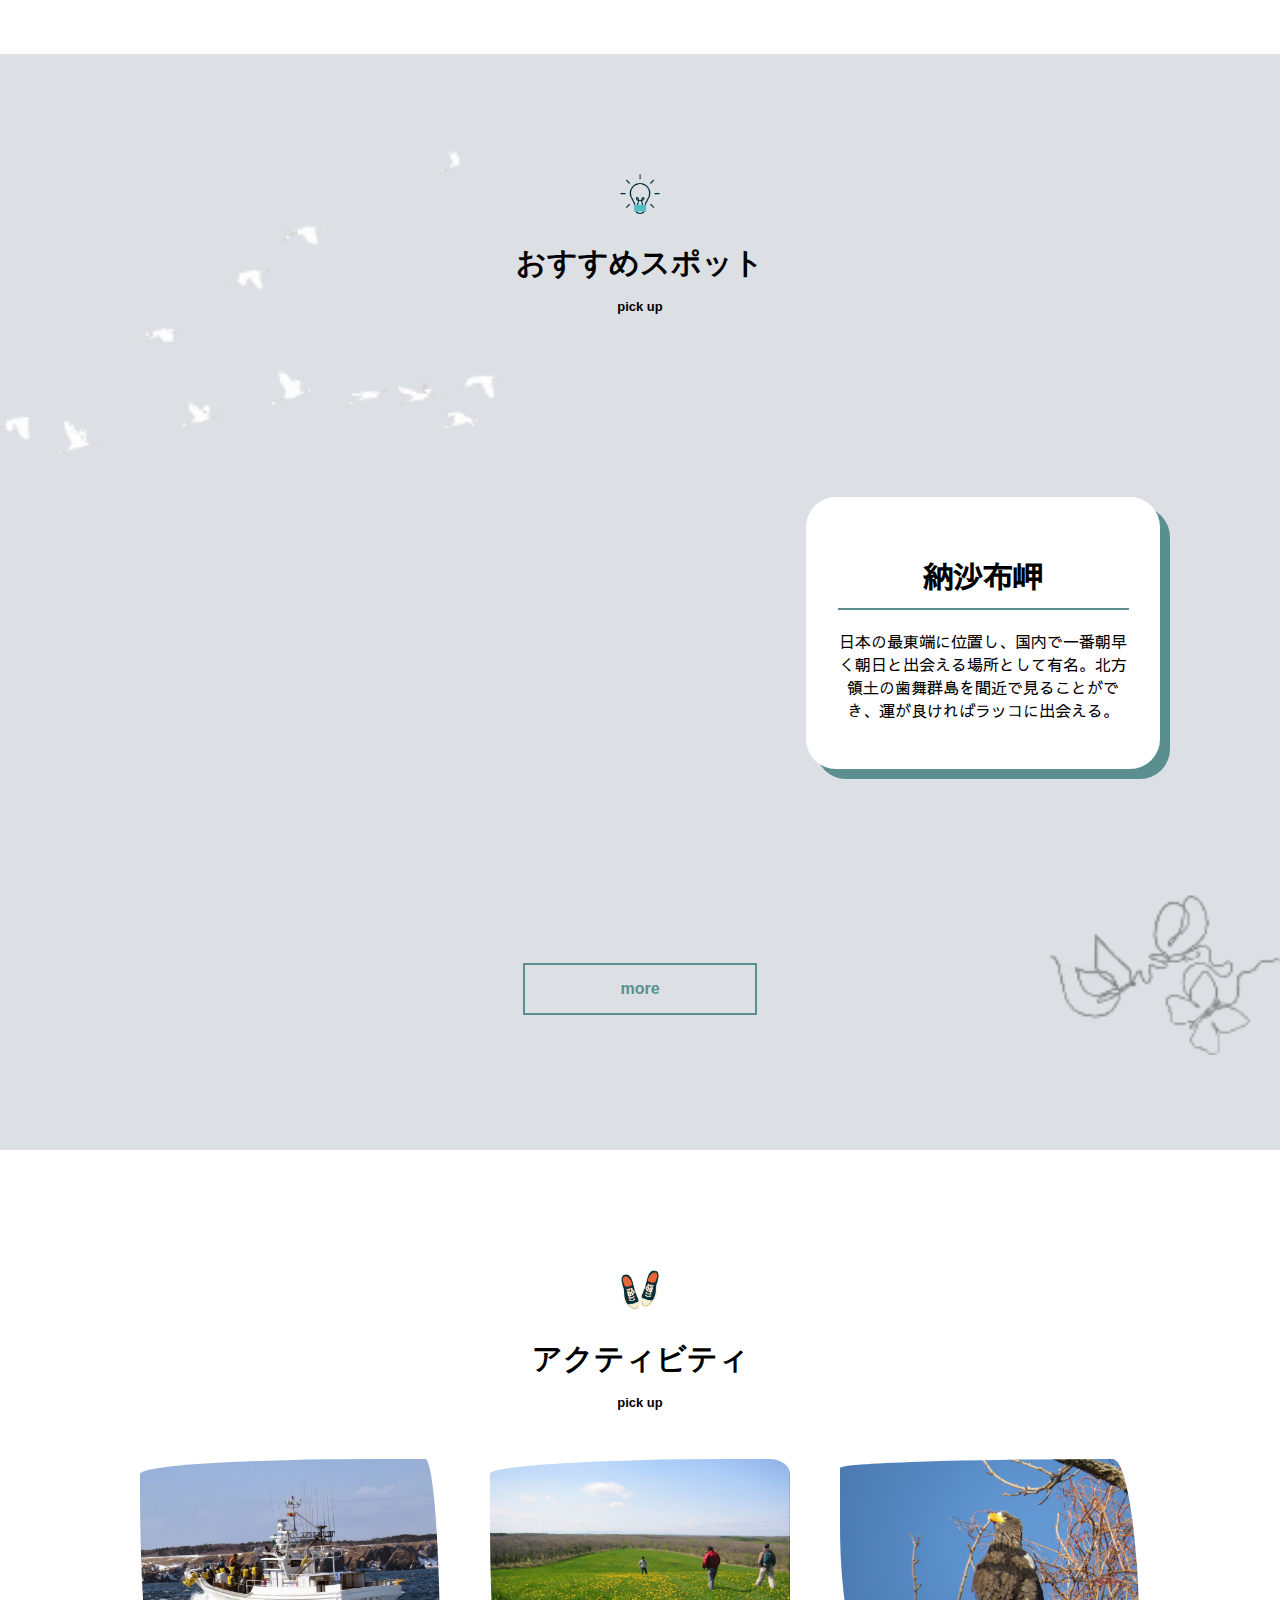
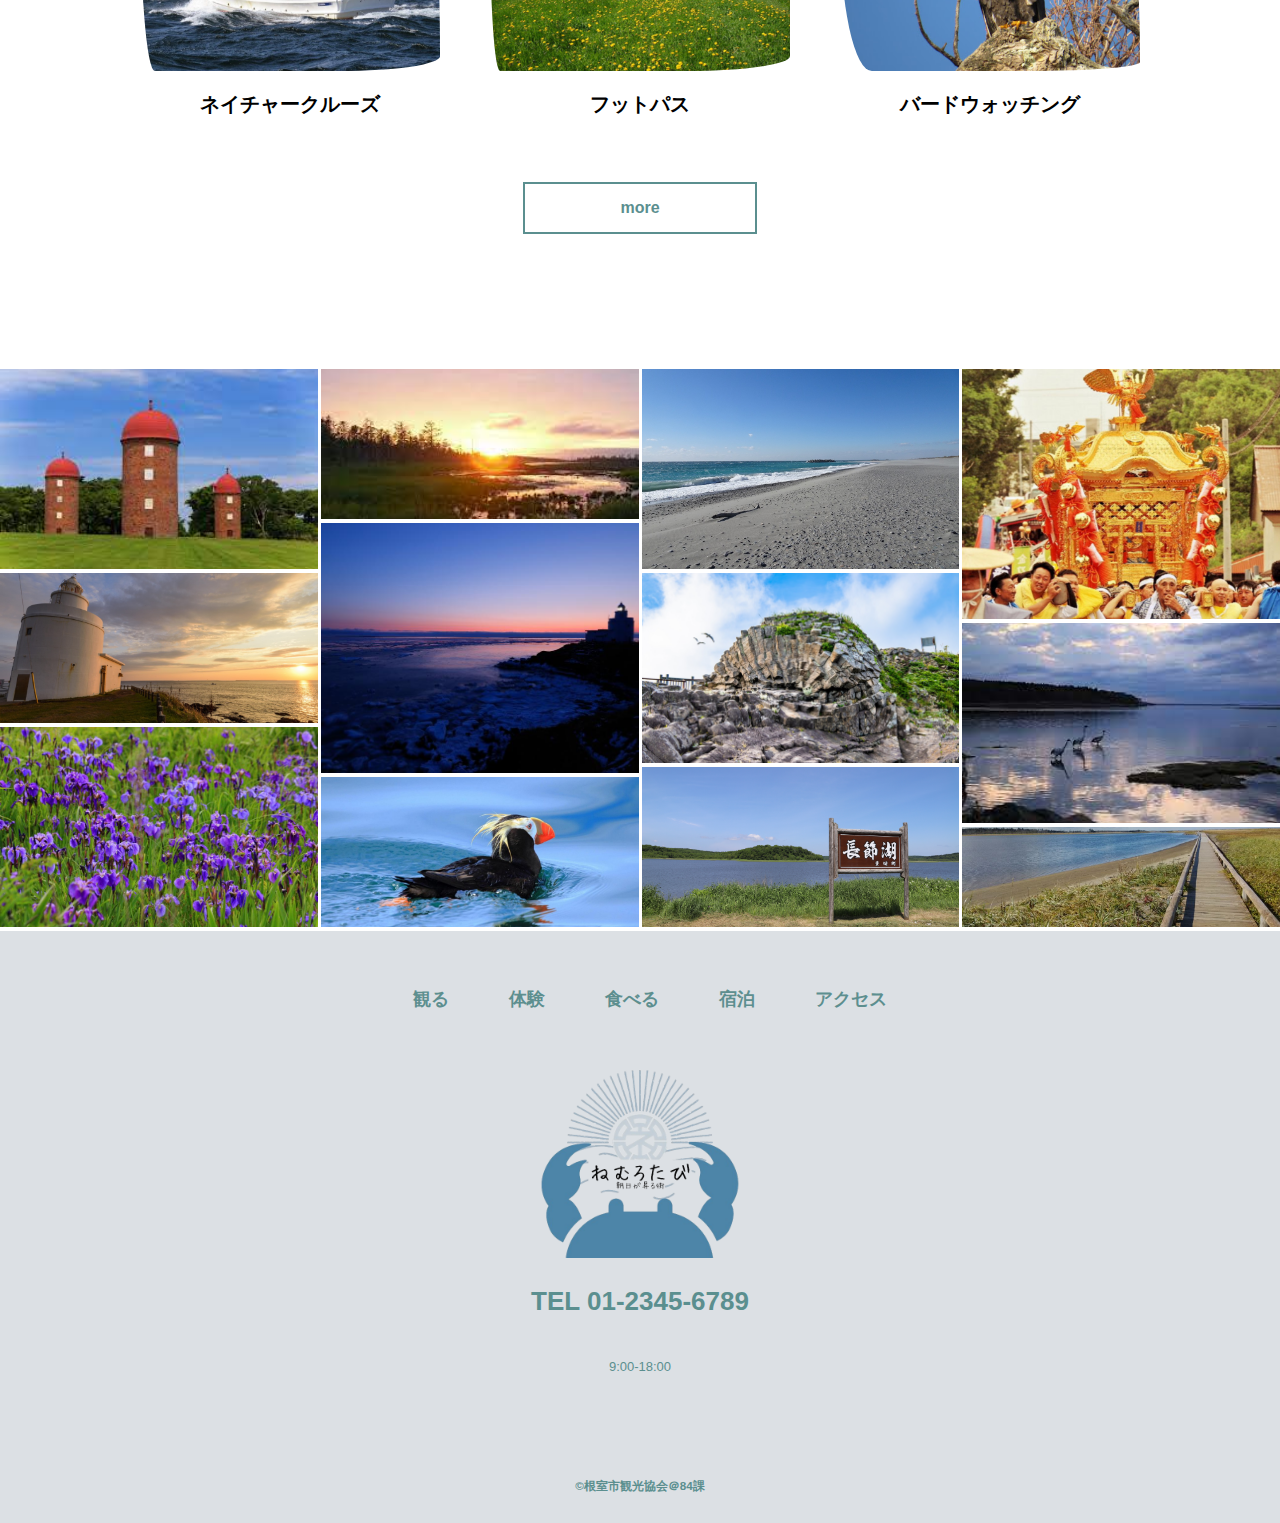
==== commit 1c9714fe: "Update index.html" ====
--- a/index.html
+++ b/index.html
@@ -5,7 +5,9 @@
   <meta name="viewport" content="width=device-width, initial-scale=1.0">
   <link rel="stylesheet" href="https://akari-hashi84.github.io/nemuro-tabi/index.css"/>
   <script defer src="https://akari-hashi84.github.io/nemuro-tabi/index.js"/></script>
-
+    <link href="https://coco-factory.jp/ugokuweb/wp-content/themes/ugokuweb/data/reset.css" rel="stylesheet">
+    <link href="https://coco-factory.jp/ugokuweb/wp-content/themes/ugokuweb/data/4-1-4/css/4-1-4.css" rel="stylesheet">
+    
   <title>Your Website</title>
 
   <link rel="preconnect" href="https://fonts.googleapis.com">
@@ -14,7 +16,9 @@
 
 
 </head>
-
+  <div id="splash">
+    <div id="splash_logo"><img src="./images/index/logo-main.png" alt="" class="fadeUp"></div>
+  </div>
 <header>
   <div class="navi">
     <a href="./index.html">
@@ -217,7 +221,9 @@
   <p class="copyright"><small>&copy;根室市観光協会＠84課</small></p>
 </footer>
 <!-- footerここまで -->
-
+    <script src="https://code.jquery.com/jquery-3.4.1.min.js"
+    integrity="sha256-CSXorXvZcTkaix6Yvo6HppcZGetbYMGWSFlBw8HfCJo=" crossorigin="anonymous"></script>
+  <script src="https://coco-factory.jp/ugokuweb/wp-content/themes/ugokuweb/data/4-1-4/js/4-1-4.js"></script>
 <script src="https://code.jquery.com/jquery-3.4.1.min.js" integrity="sha256-CSXorXvZcTkaix6Yvo6HppcZGetbYMGWSFlBw8HfCJo=" crossorigin="anonymous"></script>
 
 </body>
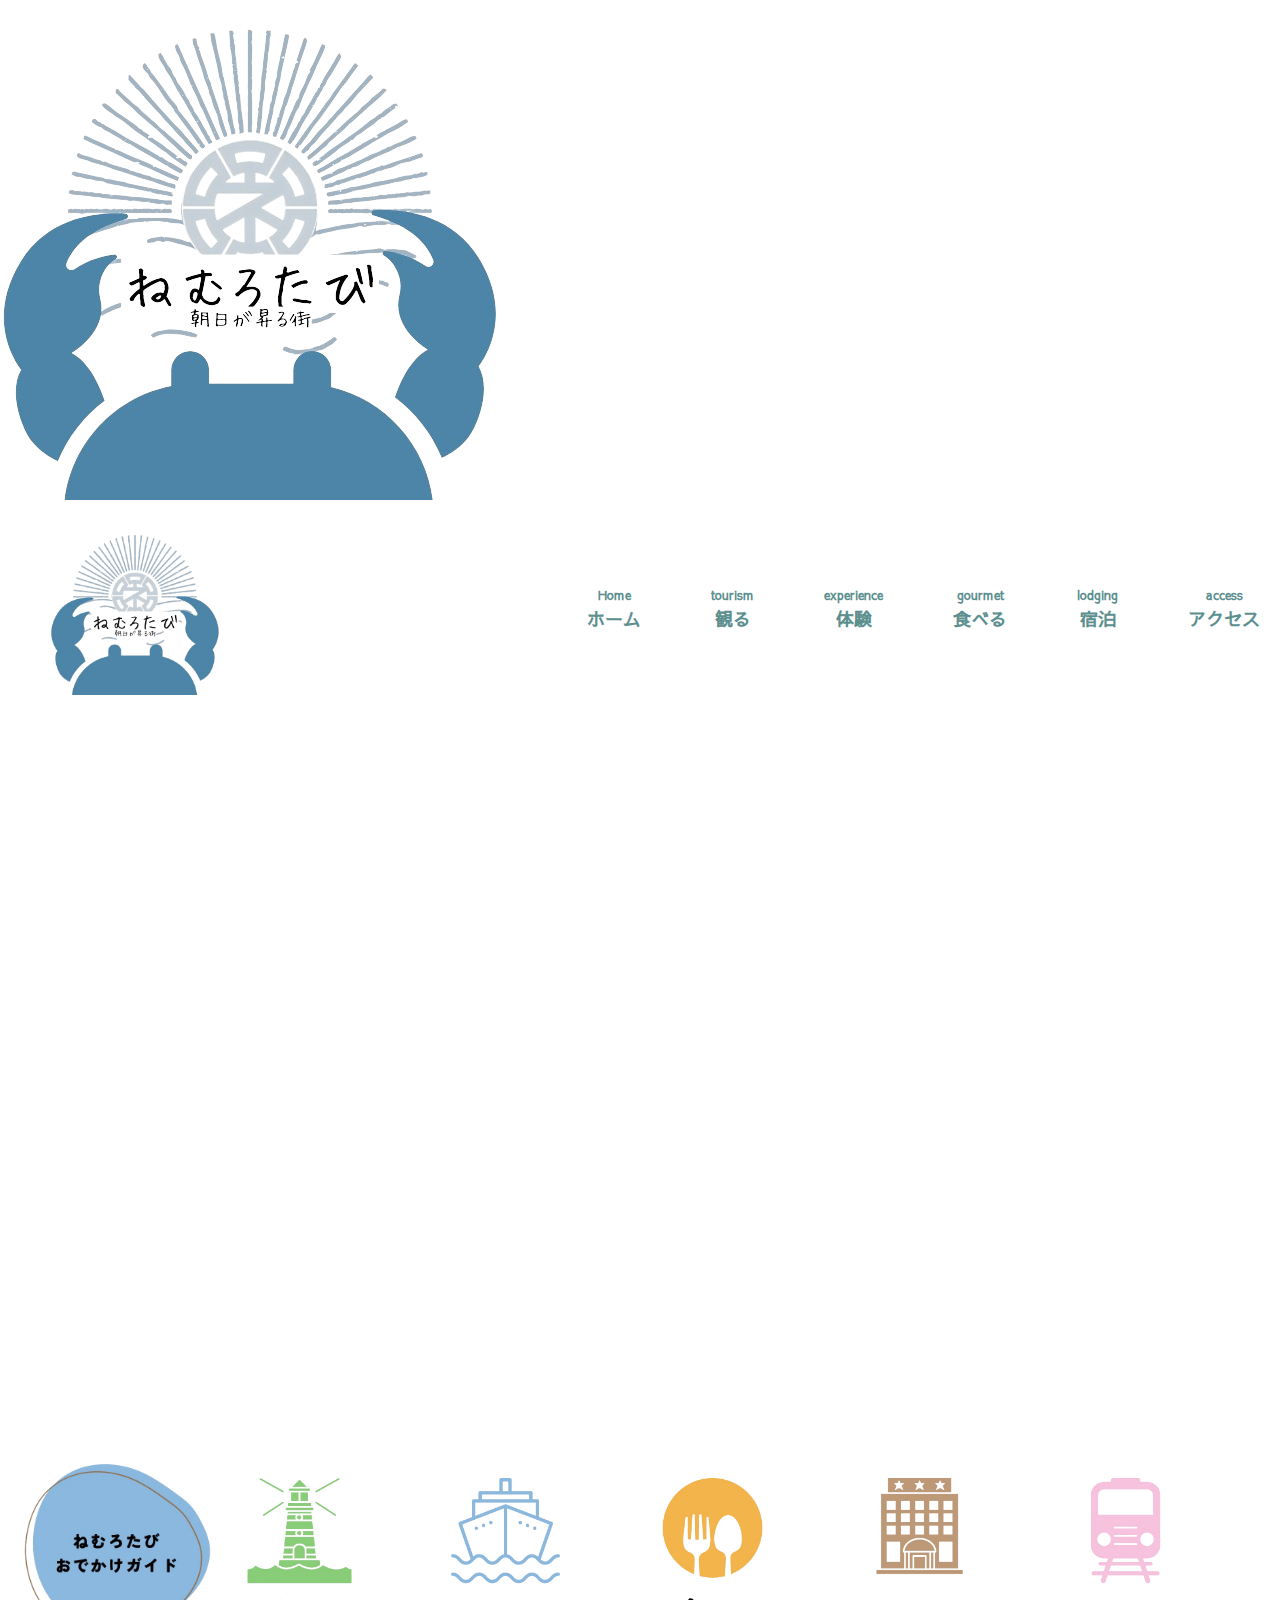
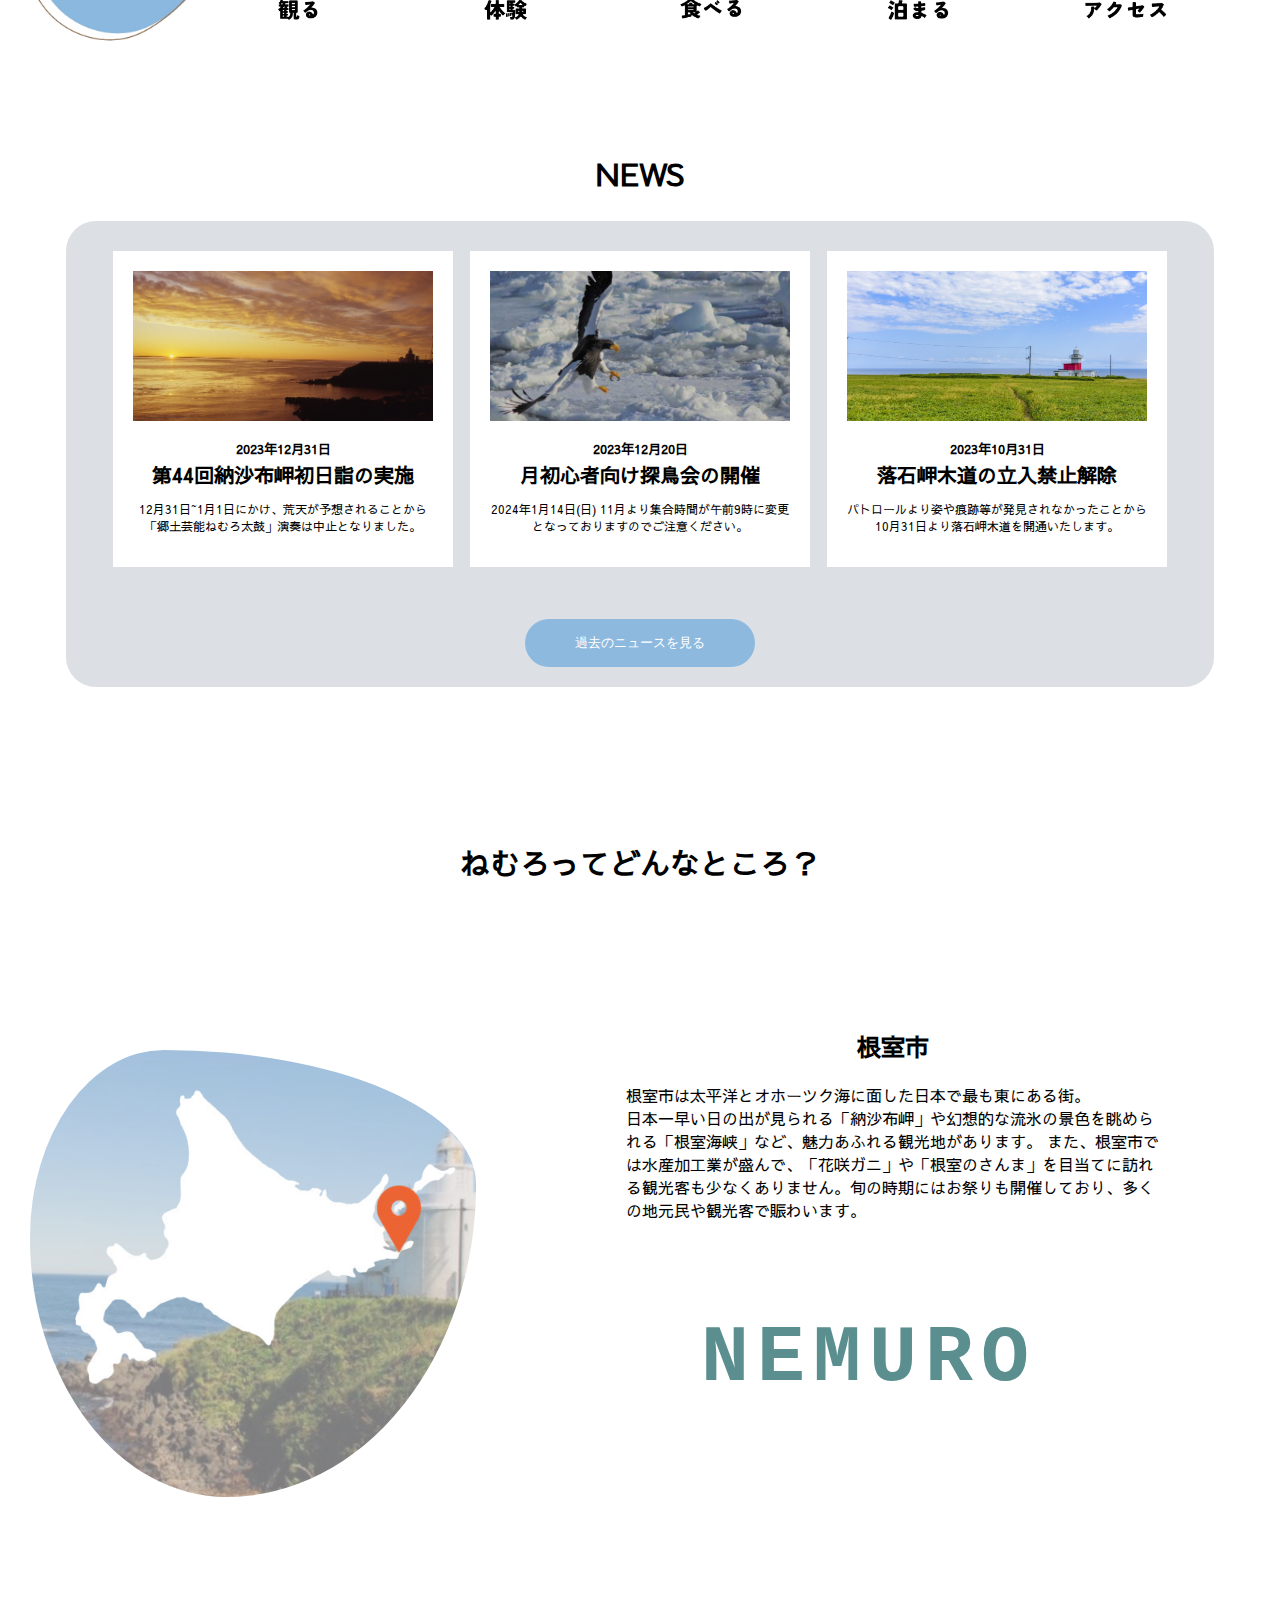
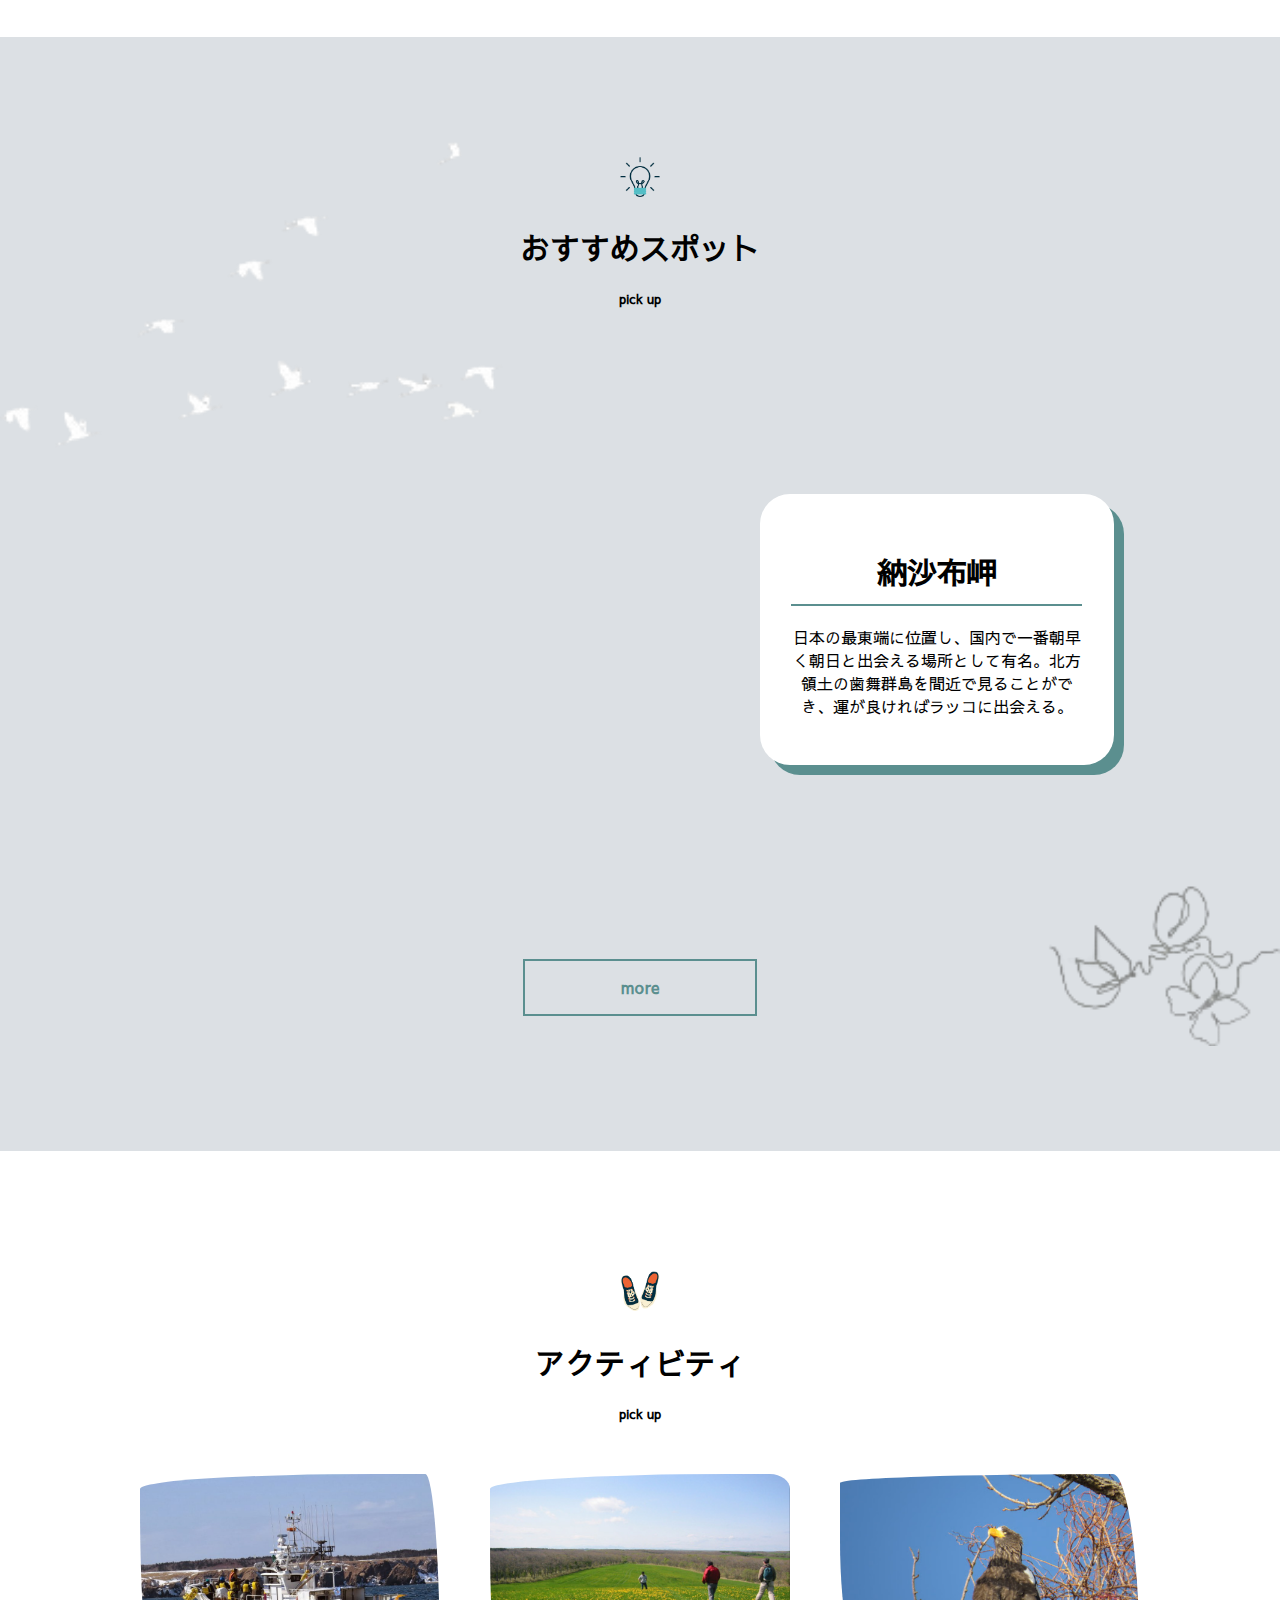
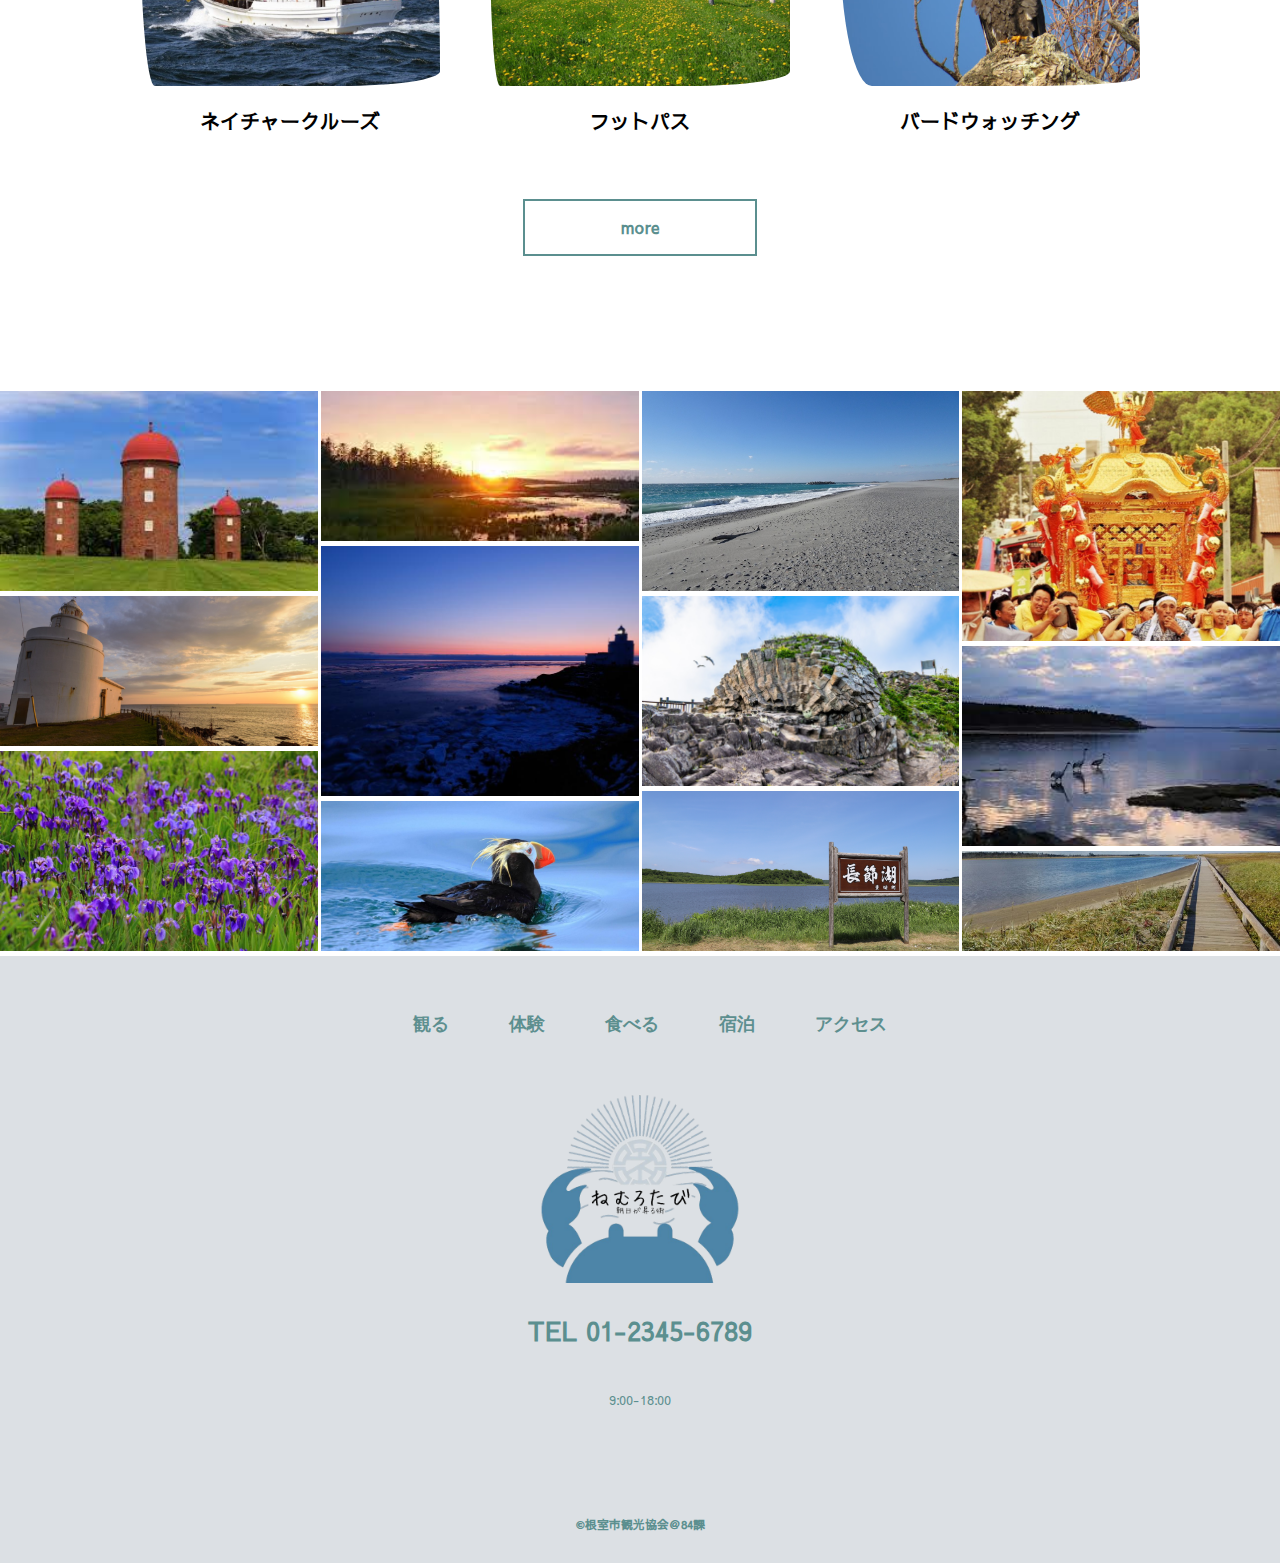
==== commit 2e838c05: "Update index.html" ====
--- a/index.html
+++ b/index.html
@@ -8,7 +8,7 @@
     <link href="https://coco-factory.jp/ugokuweb/wp-content/themes/ugokuweb/data/reset.css" rel="stylesheet">
     <link href="https://coco-factory.jp/ugokuweb/wp-content/themes/ugokuweb/data/4-1-4/css/4-1-4.css" rel="stylesheet">
     
-  <title>Your Website</title>
+  <title>ねむろたび</title>
 
   <link rel="preconnect" href="https://fonts.googleapis.com">
 <link rel="preconnect" href="https://fonts.gstatic.com" crossorigin>
@@ -53,27 +53,27 @@
   <!-- 画像コンテナ -->
   <div class="image-container">
     <!-- 画像1 -->
-    <a href="your_page_url_1.html">
+    <a href="./index.html">
       <img src="./images/index/おでかけガイド.png" alt="Image 1" class="gallery-image-1">
     </a>
     <!-- 画像2 -->
-    <a href="your_page_url_2.html">
+    <a href="">
       <img src="./images/index/観る.png" alt="Image 2" class="gallery-image" onmouseover="zoomIn(this)" onmouseout="zoomOut(this)">
     </a>
     <!-- 画像3 -->
-    <a href="your_page_url_3.html">
+    <a href="">
       <img src="./images/index/体験.png" alt="Image 3" class="gallery-image" onmouseover="zoomIn(this)" onmouseout="zoomOut(this)">
     </a>
     <!-- 画像4 -->
-    <a href="your_page_url_4.html">
+    <a href="./gourmet.html">
       <img src="./images/index/食べる.png" alt="Image 4" class="gallery-image" onmouseover="zoomIn(this)" onmouseout="zoomOut(this)">
     </a>
     <!-- 画像5 -->
-    <a href="your_page_url_5.html">
+    <a href="">
       <img src="./images/index/泊まる.png" alt="Image 5" class="gallery-image" onmouseover="zoomIn(this)" onmouseout="zoomOut(this)">
     </a>
     <!-- 画像6 -->
-    <a href="your_page_url_6.html">
+    <a href="">
       <img src="./images/index/アクセス.png" alt="Image 6" class="gallery-image" onmouseover="zoomIn(this)" onmouseout="zoomOut(this)">
     </a>
   </div>
